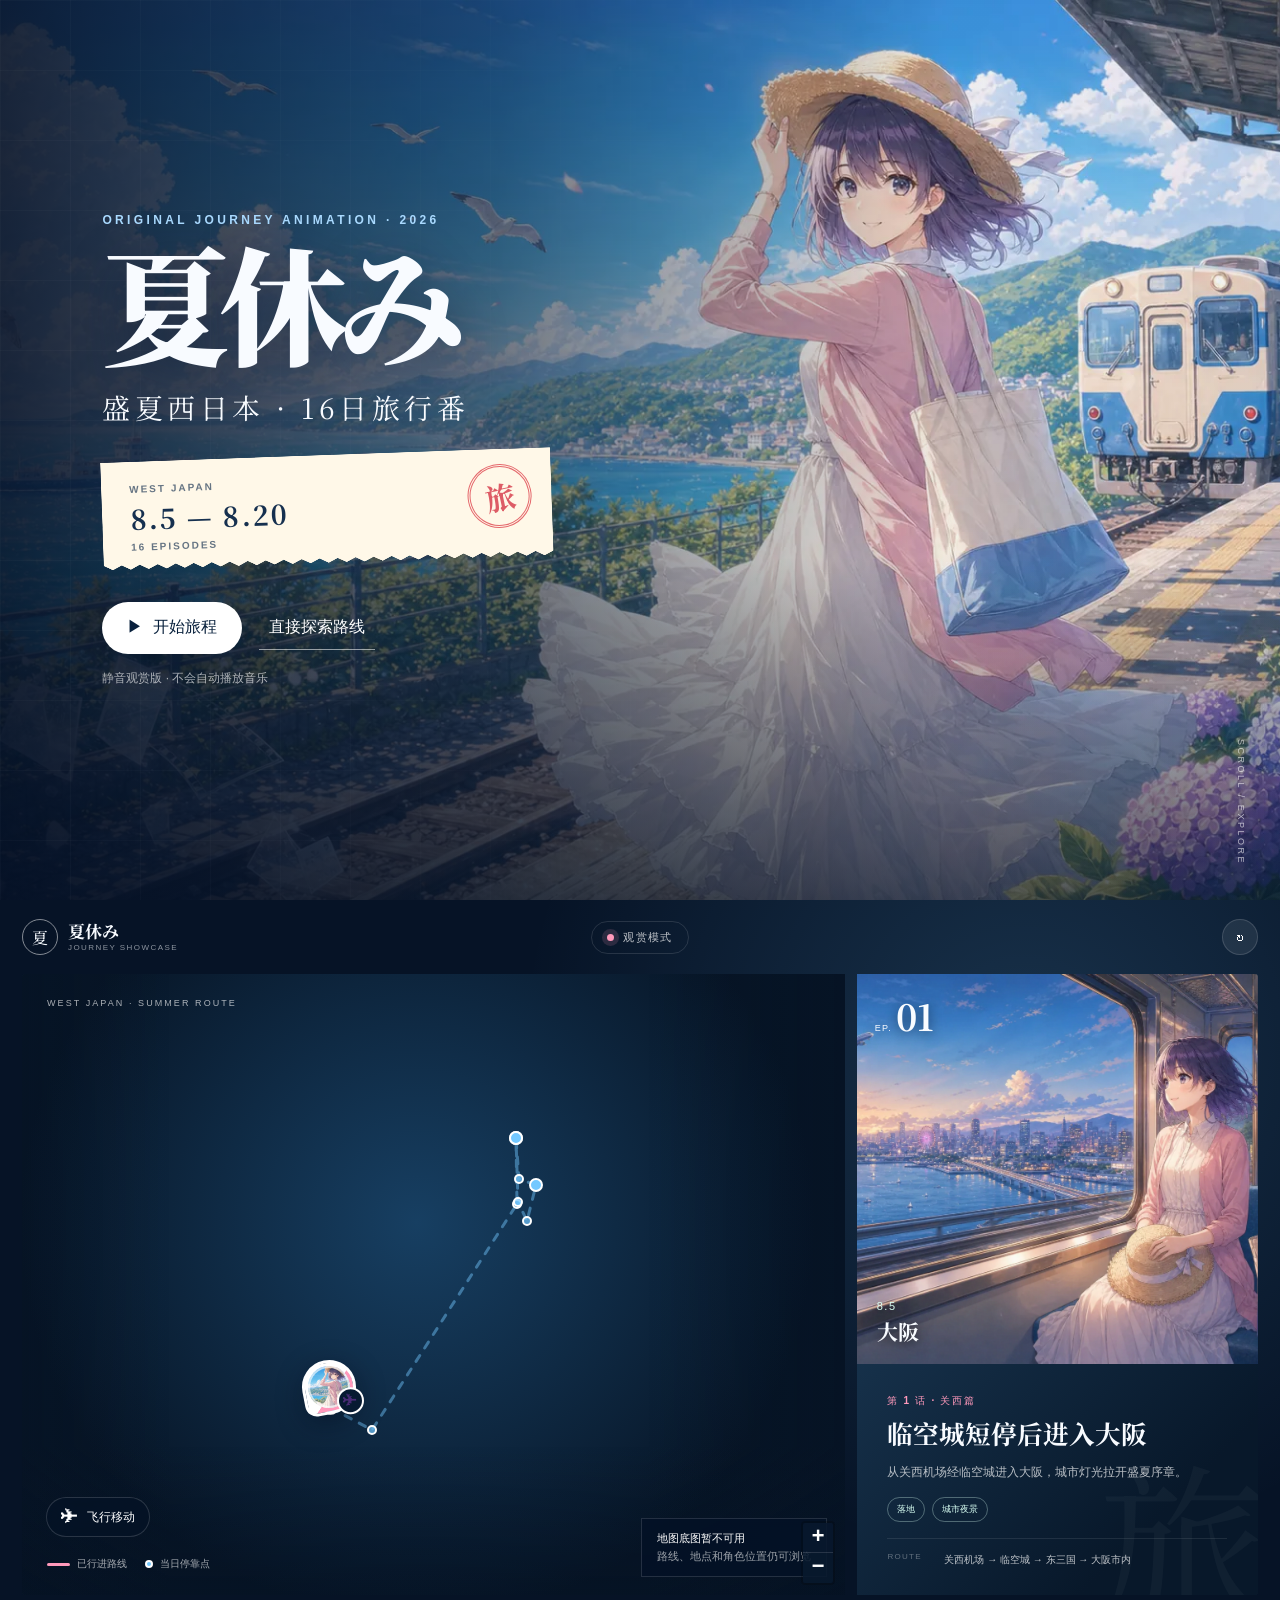
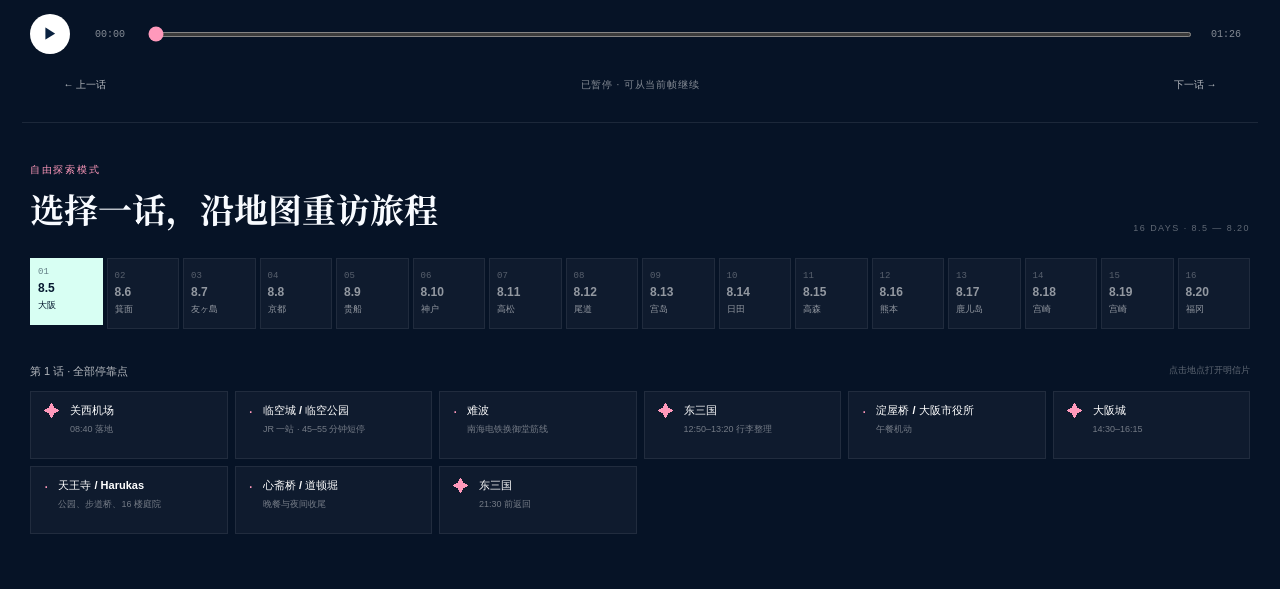
==== index.html @ 77231f6f "Add files via upload Publish journey showcase" ====
<!doctype html>
<html lang="zh-CN">
  <head>
    <meta charset="UTF-8" />
    <meta name="viewport" content="width=device-width, initial-scale=1.0, viewport-fit=cover" />
    <meta name="theme-color" content="#071b38" />
    <meta name="description" content="夏休み：16日西日本旅行番互动地图" />
    <title>夏休み · Journey Showcase</title>
    <script type="module" crossorigin src="./showcase-assets/runtime/index-Rt6BsqJe.js"></script>
    <link rel="stylesheet" crossorigin href="./showcase-assets/runtime/index-Bmgb0Vo-.css">
  </head>
  <body>
    <div id="app"></div>
  </body>
</html>
---- showcase-assets/runtime/index-Bmgb0Vo-.css ----
@import"https://fonts.googleapis.com/css2?family=Noto+Serif+SC:wght@500;700;900&family=Zen+Kurenaido&display=swap";:root{font-family:Inter,Noto Sans SC,Microsoft YaHei,sans-serif;color:#f8fbff;background:#061326;font-synthesis:none;--chapter-accent: #73c8ff;--chapter-warm: #ff99bb;--chapter-soft: #d8fff3}*{box-sizing:border-box}html{scroll-behavior:smooth;background:#061326}body{margin:0;min-width:320px;background:#061326;color:#f8fbff;overflow-x:hidden}button,input{font:inherit}button,a{-webkit-tap-highlight-color:transparent}button:focus-visible,a:focus-visible,input:focus-visible{outline:3px solid #fff;outline-offset:3px}.showcase{min-height:100vh;background:radial-gradient(circle at 78% 7%,rgba(47,116,188,.28),transparent 32%),#061326}.opening{position:relative;min-height:100svh;overflow:hidden;display:grid;align-items:center;isolation:isolate;transform-origin:top center}.opening-hero{position:absolute;inset:0;width:100%;height:100%;object-fit:cover;z-index:-3}.opening-shade{position:absolute;inset:0;z-index:-2;background:linear-gradient(90deg,#030f24e6,#05142a91 39%,#0510210d 74%),linear-gradient(0deg,rgba(3,13,28,.68),transparent 38%)}.opening:before{content:"";position:absolute;inset:0;z-index:-1;pointer-events:none;background-image:linear-gradient(rgba(255,255,255,.025) 1px,transparent 1px),linear-gradient(90deg,rgba(255,255,255,.025) 1px,transparent 1px);background-size:70px 70px;mask-image:linear-gradient(90deg,#000,transparent 70%)}.opening-copy{width:min(680px,calc(100% - 64px));margin-left:clamp(24px,8vw,150px);padding:70px 0}.eyebrow{margin:0 0 15px;color:#aadaff;font-size:12px;font-weight:800;letter-spacing:.28em}.opening h1{margin:0;font-family:"Noto Serif SC",serif;font-size:clamp(66px,10vw,142px);font-weight:900;line-height:.93;letter-spacing:-.08em;text-shadow:0 12px 50px rgba(0,18,44,.46)}.opening-subtitle{margin:25px 0 28px;font-family:"Noto Serif SC",serif;font-size:clamp(19px,2.2vw,28px);letter-spacing:.16em}.ticket{position:relative;width:min(450px,100%);min-height:112px;padding:22px 88px 20px 28px;display:grid;gap:3px;color:#16304f;background:#fff8e8;background-image:radial-gradient(circle at 0 50%,transparent 9px,#fff8e8 10px),radial-gradient(circle at 100% 50%,transparent 9px,#fff8e8 10px);box-shadow:0 14px 50px #010d1f59;transform:rotate(-2deg);clip-path:polygon(0 0,100% 0,100% 92%,98% 96%,96% 92%,94% 96%,92% 92%,90% 96%,88% 92%,86% 96%,84% 92%,82% 96%,80% 92%,78% 96%,76% 92%,74% 96%,72% 92%,70% 96%,68% 92%,66% 96%,64% 92%,62% 96%,60% 92%,58% 96%,56% 92%,54% 96%,52% 92%,50% 96%,48% 92%,46% 96%,44% 92%,42% 96%,40% 92%,38% 96%,36% 92%,34% 96%,32% 92%,30% 96%,28% 92%,26% 96%,24% 92%,22% 96%,20% 92%,18% 96%,16% 92%,14% 96%,12% 92%,10% 96%,8% 92%,6% 96%,4% 92%,2% 96%,0 92%)}.ticket span,.ticket i{font-size:10px;letter-spacing:.2em;font-style:normal;font-weight:800;opacity:.66}.ticket strong{font-family:"Noto Serif SC",serif;font-size:27px;letter-spacing:.08em}.stamp{position:absolute;right:20px;top:15px;width:64px;height:64px;display:grid;place-items:center;border:3px double #e04f57;border-radius:50%;color:#d8414f;font-family:"Noto Serif SC",serif;font-size:30px;transform:rotate(-10deg);opacity:.85}.opening-actions{display:flex;gap:17px;align-items:center;margin-top:35px;flex-wrap:wrap}.primary-action,.secondary-action,.text-action,.small-button,.icon-button,.header-link{border:0;cursor:pointer;text-decoration:none}.primary-action{min-height:52px;padding:0 25px;display:inline-flex;align-items:center;justify-content:center;gap:10px;color:#08203c;background:#fff;border-radius:999px;font-weight:800;box-shadow:0 12px 35px #00102a4d}.primary-action:hover{transform:translateY(-2px)}.text-action{min-height:44px;padding:0 10px;color:#fff;background:transparent;border-bottom:1px solid rgba(255,255,255,.55)}.sound-note{margin:16px 0 0;color:#ffffffa3;font-size:12px}.opening-scroll{position:absolute;right:34px;bottom:35px;color:#ffffffa6;font-size:9px;letter-spacing:.28em;writing-mode:vertical-rl}.journey-stage{min-height:100vh;padding:0 22px 55px;background:radial-gradient(circle at 80% 12%,color-mix(in srgb,var(--chapter-accent) 17%,transparent),transparent 33%),#061326;transition:background .9s ease}.stage-header{height:74px;display:grid;grid-template-columns:1fr auto 1fr;align-items:center;max-width:1700px;margin:0 auto}.brand{display:flex;align-items:center;gap:10px}.brand-mark{width:36px;height:36px;display:grid;place-items:center;border:1px solid rgba(255,255,255,.5);border-radius:50%;font-family:"Noto Serif SC",serif}.brand div{display:grid;line-height:1}.brand strong{font-family:"Noto Serif SC",serif;font-size:17px}.brand small{margin-top:5px;font-size:8px;letter-spacing:.18em;opacity:.55}.mode-indicator{display:flex;align-items:center;gap:9px;padding:8px 15px;border:1px solid rgba(255,255,255,.12);border-radius:999px;color:#ffffffbf;font-size:11px;letter-spacing:.12em}.mode-dot{width:7px;height:7px;border-radius:50%;background:var(--chapter-warm);box-shadow:0 0 0 5px color-mix(in srgb,var(--chapter-warm) 14%,transparent)}.is-playing .mode-dot{animation:signal 1.6s infinite}@keyframes signal{50%{box-shadow:0 0 0 9px transparent}}.header-actions{display:flex;justify-content:flex-end;align-items:center;gap:10px}.header-link{color:#fffc;font-size:12px}.icon-button{width:36px;height:36px;color:#fff;background:#ffffff14;border:1px solid rgba(255,255,255,.14);border-radius:50%}.stage-grid{position:relative;height:min(69vh,760px);min-height:540px;display:grid;grid-template-columns:minmax(0,2.05fr) minmax(350px,1fr);gap:12px;max-width:1700px;margin:0 auto}.map-panel,.story-panel{position:relative;min-width:0;overflow:hidden;background:#0a1c31}.map-panel{border-radius:3px 0 0 3px}#journey-map{width:100%;height:100%;background:radial-gradient(circle at 48% 40%,#173f62,#071526 70%)}#journey-map:after{content:"";position:absolute;inset:0;z-index:500;pointer-events:none;background:linear-gradient(90deg,rgba(4,16,33,.22),transparent 18%,transparent 76%,rgba(4,16,33,.25)),linear-gradient(0deg,rgba(4,16,33,.33),transparent 24%)}.leaflet-tile-pane{filter:saturate(.72) contrast(1.08) brightness(.78) hue-rotate(174deg)}.leaflet-control-zoom a{color:#fff!important;background:#08192ee0!important;border-color:#ffffff21!important}.leaflet-tooltip{color:#17304f;background:#fffaf0;border:none;box-shadow:0 6px 20px #00000038;font-size:11px;font-weight:700}.traveler-marker-shell{background:transparent;border:0}.traveler-marker{position:relative;width:54px;height:54px;display:grid;place-items:center;border-radius:50% 50% 50% 12px;color:#4a2c77;background:linear-gradient(135deg,#fff 0 57%,var(--chapter-warm) 58%);border:3px solid #fff;box-shadow:0 8px 28px #010a196b;transform:rotate(-11deg)}.traveler-avatar{width:42px;height:42px;border-radius:50%;background-image:var(--traveler-avatar);background-size:285%;background-position:67% 20%;box-shadow:inset 0 0 0 2px #ffffffa6;transform:rotate(11deg)}.traveler-mode{position:absolute;right:-8px;bottom:-7px;width:27px;height:27px;display:grid;place-items:center;border-radius:50%;background:#071a32;border:2px solid #fff;font-size:14px;transform:rotate(11deg)}.map-film-label{position:absolute;left:25px;top:24px;z-index:600;font-size:9px;letter-spacing:.23em;color:#ffffffa8}.transport-chip{position:absolute;left:24px;bottom:58px;z-index:600;display:flex;align-items:center;gap:9px;padding:9px 14px;color:#fff;background:#041226c7;border:1px solid rgba(255,255,255,.15);border-radius:999px;backdrop-filter:blur(12px);font-size:12px}.transport-chip span:first-child{font-size:17px}.map-legend{position:absolute;left:25px;bottom:24px;z-index:600;display:flex;gap:18px;font-size:10px;color:#ffffffa6}.map-legend span{display:flex;align-items:center;gap:7px}.map-legend i{width:23px;height:3px;background:var(--chapter-warm);border-radius:5px}.map-legend b{width:8px;height:8px;background:var(--chapter-accent);border:2px solid #fff;border-radius:50%}.map-no-tiles{position:absolute;inset:auto 18px 18px auto;z-index:650;display:none;padding:12px 15px;color:#fff;background:#041226e0;border:1px solid rgba(255,255,255,.13)}.map-no-tiles strong,.map-no-tiles span{display:block;font-size:11px}.map-no-tiles span{margin-top:3px;opacity:.6}.map-fallback+.map-no-tiles{display:block}.story-panel{display:grid;grid-template-rows:minmax(0,1.38fr) minmax(230px,.82fr);border-radius:0 3px 3px 0;background:#0a1b30}.art-frame{position:relative;min-height:0;overflow:hidden;background:#17314d}.art-frame>img{width:100%;height:100%;object-fit:cover;will-change:transform,clip-path}#journey-particles,.film-grain{position:absolute;inset:0;width:100%;height:100%;pointer-events:none}.film-grain{opacity:.17;mix-blend-mode:soft-light;background-image:url("data:image/svg+xml,%3Csvg viewBox='0 0 180 180' xmlns='http://www.w3.org/2000/svg'%3E%3Cfilter id='n'%3E%3CfeTurbulence type='fractalNoise' baseFrequency='.9' numOctaves='2' stitchTiles='stitch'/%3E%3C/filter%3E%3Crect width='100%25' height='100%25' filter='url(%23n)' opacity='.45'/%3E%3C/svg%3E")}.episode-number{position:absolute;left:18px;top:16px;display:flex;align-items:baseline;gap:4px;text-shadow:0 2px 12px rgba(0,0,0,.5)}.episode-number span{font-size:9px;letter-spacing:.15em}.episode-number strong{font-family:"Noto Serif SC",serif;font-size:36px}.art-caption{position:absolute;left:20px;bottom:18px;display:grid;text-shadow:0 2px 12px rgba(0,0,0,.7)}.art-caption span{color:var(--chapter-soft);font-size:11px;letter-spacing:.14em}.art-caption strong{margin-top:4px;font-family:"Noto Serif SC",serif;font-size:21px}.chapter-copy{position:relative;min-height:0;padding:clamp(21px,2.4vw,38px);overflow:hidden;background:linear-gradient(135deg,color-mix(in srgb,var(--chapter-accent) 13%,#081a2f),#08182a 72%)}.chapter-copy:after{content:"旅";position:absolute;right:-10px;bottom:-62px;color:#ffffff09;font-family:"Noto Serif SC",serif;font-size:170px;pointer-events:none}.chapter-kicker{margin:0 0 9px;color:var(--chapter-warm);font-size:10px;font-weight:800;letter-spacing:.17em}.chapter-copy h2{margin:0;max-width:13em;font-family:"Noto Serif SC",serif;font-size:clamp(20px,2vw,29px);line-height:1.28}.chapter-copy>p:not(.chapter-kicker){margin:12px 0 0;color:#ffffffb3;font-size:12px;line-height:1.75}.tag-row{display:flex;gap:7px;margin-top:14px;flex-wrap:wrap}.tag-row span{padding:5px 9px;color:var(--chapter-soft);border:1px solid color-mix(in srgb,var(--chapter-soft) 32%,transparent);border-radius:999px;font-size:9px}.route-line{display:grid;grid-template-columns:45px 1fr;gap:12px;align-items:start;margin-top:16px;padding-top:13px;border-top:1px solid rgba(255,255,255,.09)}.route-line span{color:#ffffff59;font-size:8px;letter-spacing:.16em}.route-line p{margin:0;color:#ffffffbd;font-size:10px;line-height:1.5}.player{max-width:1700px;margin:0 auto;padding:19px 8px 17px;border-bottom:1px solid rgba(255,255,255,.09)}.player-main{display:grid;grid-template-columns:44px 48px minmax(0,1fr) 48px;gap:12px;align-items:center}.play-button{width:40px;height:40px;padding:0;color:#09213f;background:#fff;border:0;border-radius:50%;cursor:pointer;font-size:15px;font-weight:900}.timecode{color:#ffffff80;font:10px ui-monospace,SFMono-Regular,Consolas,monospace;text-align:center}.progress{width:100%;height:5px;accent-color:var(--chapter-warm);cursor:pointer}.player-secondary{display:grid;grid-template-columns:110px 1fr 110px;gap:12px;align-items:center;margin-top:11px}.player-secondary p{margin:0;color:#ffffff80;font-size:10px;letter-spacing:.08em;text-align:center}.small-button{min-height:40px;padding:6px 10px;color:#ffffffb8;background:transparent;font-size:10px}.explorer{max-width:1700px;margin:0 auto;padding:40px 8px 0}.explorer-heading{display:flex;align-items:flex-end;justify-content:space-between;gap:20px}.explorer-heading p{margin:0 0 7px;color:var(--chapter-warm);font-size:10px;font-weight:800;letter-spacing:.17em}.explorer-heading h2{margin:0;font-family:"Noto Serif SC",serif;font-size:clamp(20px,3vw,34px)}.explorer-heading>span{color:#ffffff5c;font-size:9px;letter-spacing:.16em}.chapter-rail{display:grid;grid-template-columns:repeat(16,minmax(64px,1fr));gap:4px;margin-top:25px;overflow-x:auto;scrollbar-color:rgba(255,255,255,.18) transparent;padding-bottom:8px}.chapter-tab{min-width:64px;padding:12px 7px;display:grid;gap:4px;color:#ffffff8c;background:#ffffff09;border:1px solid rgba(255,255,255,.07);cursor:pointer;text-align:left;transition:.18s ease}.chapter-tab:hover{background:#ffffff14}.chapter-tab.active{color:#071a30;background:var(--chapter-soft);border-color:var(--chapter-soft);transform:translateY(-4px)}.chapter-tab span{font:9px ui-monospace,monospace;opacity:.55}.chapter-tab strong{font-size:12px}.chapter-tab small{overflow:hidden;font-size:9px;text-overflow:ellipsis;white-space:nowrap}.stop-heading{display:flex;justify-content:space-between;margin-top:27px;color:#ffffffb3;font-size:11px}.stop-heading small{color:#ffffff5c}.stop-rail{display:grid;grid-template-columns:repeat(auto-fit,minmax(190px,1fr));gap:7px;margin-top:12px}.stop-card{min-height:68px;padding:11px 13px;display:flex;align-items:flex-start;gap:10px;color:#fff;background:#ffffff09;border:1px solid rgba(255,255,255,.075);cursor:pointer;text-align:left}.stop-card:hover{background:color-mix(in srgb,var(--chapter-accent) 13%,transparent);border-color:color-mix(in srgb,var(--chapter-accent) 38%,transparent)}.stop-card i{color:var(--chapter-warm);font-style:normal}.stop-card span{min-width:0;display:grid;gap:5px}.stop-card strong{overflow:hidden;font-size:11px;text-overflow:ellipsis;white-space:nowrap}.stop-card small{color:#ffffff6b;font-size:9px;line-height:1.35}.ending{position:fixed;inset:0;z-index:2000;display:grid;place-items:center;opacity:0;visibility:hidden;pointer-events:none;transition:opacity .5s ease,visibility .5s}.ending.visible{opacity:1;visibility:visible;pointer-events:auto}.ending>img,.ending-shade{position:absolute;inset:0;width:100%;height:100%;object-fit:cover}.ending-shade{background:linear-gradient(0deg,#020c1be3,#040e1e26 70%),linear-gradient(90deg,rgba(2,12,27,.35),transparent)}.ending-copy{position:relative;max-width:760px;padding:30px;text-align:center;text-shadow:0 4px 25px rgba(0,0,0,.55)}.ending-copy>p{color:#ffd39a;font-size:11px;letter-spacing:.28em}.ending-copy h2{margin:10px 0;font-family:"Noto Serif SC",serif;font-size:clamp(44px,8vw,94px);line-height:1.08}.ending-copy>span{color:#ffffffbf;font-family:"Noto Serif SC",serif}.ending-copy>div{display:flex;justify-content:center;gap:12px;margin-top:27px}.secondary-action{min-height:52px;padding:0 22px;color:#fff;background:#04112585;border:1px solid rgba(255,255,255,.35);border-radius:999px;backdrop-filter:blur(10px)}.postcard{width:min(760px,calc(100% - 30px));max-height:min(720px,calc(100vh - 30px));padding:0;color:#15304f;background:#fff9e9;border:0;box-shadow:0 30px 100px #0000008c;transform:rotate(-.7deg)}.postcard::backdrop{background:#010a19c2;backdrop-filter:blur(7px)}.postcard-close{position:absolute;right:13px;top:12px;z-index:3;width:36px;height:36px;color:#17304e;background:#ffffffdb;border:0;border-radius:50%;cursor:pointer;font-size:24px}.postcard-image{position:relative;height:min(43vh,390px);overflow:hidden}.postcard-image img{width:100%;height:100%;object-fit:cover}.postcard-image span{position:absolute;left:18px;bottom:15px;padding:7px 10px;color:#fff;background:#071931c7;font:10px ui-monospace,monospace;letter-spacing:.12em}.postcard-copy{position:relative;padding:25px 30px 32px;background-image:linear-gradient(rgba(28,74,112,.08) 1px,transparent 1px);background-size:100% 27px}.postcard-copy:after{content:"旅";position:absolute;right:28px;top:20px;width:70px;height:70px;display:grid;place-items:center;color:#d3444db3;border:3px double rgba(211,68,77,.55);border-radius:50%;font-family:"Noto Serif SC",serif;font-size:30px;transform:rotate(-12deg)}.postcard-copy>p:first-child{margin:0;color:#4b77a1;font-size:10px;letter-spacing:.18em}.postcard-copy h2{margin:8px 90px 5px 0;font-family:"Noto Serif SC",serif;font-size:29px}.postcard-copy strong{font-size:12px}.postcard-copy>p:last-child{margin:17px 0 0;color:#3d5871;font-size:12px;line-height:1.8}.fatal{min-height:100vh;display:grid;place-content:center;gap:12px;padding:30px;text-align:center}.fatal strong{font-family:"Noto Serif SC",serif;font-size:30px}.fatal a{color:#9ddfff}@media(max-width:1050px){.stage-grid{height:auto;min-height:0;grid-template-columns:1.45fr 1fr}.story-panel{grid-template-rows:350px auto}.chapter-copy{min-height:285px}}@media(max-width:760px){.opening{min-height:860px;align-items:end}.opening-hero{object-position:63% center}.opening-shade{background:linear-gradient(0deg,#030f22f5,#030f22c2 42%,#030f220d 77%)}.opening-copy{width:calc(100% - 36px);margin:0 18px;padding:260px 0 60px}.opening h1{font-size:clamp(62px,22vw,100px)}.ticket{min-height:104px;padding-right:80px}.opening-scroll{display:none}.journey-stage{padding:0 10px 42px}.stage-header{height:65px;grid-template-columns:1fr auto}.mode-indicator,.header-link{display:none}.stage-grid{display:flex;flex-direction:column;gap:8px}.map-panel{height:56vh;min-height:380px;border-radius:3px;order:1}.story-panel{display:contents}.art-frame{height:54vw;min-height:240px;max-height:420px;border-radius:3px;order:2}.chapter-copy{min-height:0;border-radius:3px;order:3;padding:24px 20px}.player-main{grid-template-columns:40px 42px minmax(0,1fr) 42px;gap:6px}.player-secondary{grid-template-columns:84px 1fr 84px}.explorer{padding-top:30px}.explorer-heading{align-items:flex-start}.explorer-heading>span{display:none}.chapter-rail{grid-template-columns:repeat(16,66px)}.stop-rail{grid-template-columns:repeat(2,minmax(0,1fr))}.stop-card{min-width:0}.ending-copy h2{font-size:clamp(44px,16vw,72px)}}@media(max-width:420px){.opening{min-height:780px}.opening-copy{padding-top:220px}.opening-subtitle{font-size:17px;letter-spacing:.08em}.ticket strong{font-size:22px}.primary-action,.text-action{width:100%}.stage-header{padding:0 4px}.map-panel{min-height:340px}.map-legend{display:none}.transport-chip{bottom:18px}.chapter-copy h2{font-size:21px}.player{padding-inline:1px}.player-secondary p{display:none}.player-secondary{grid-template-columns:1fr 1fr}.stop-heading small{display:none}.stop-rail{grid-template-columns:1fr}.postcard-copy{padding-inline:20px}.postcard-copy h2{font-size:23px}.ending-copy>div{flex-direction:column}}@media(prefers-reduced-motion:reduce){*,*:before,*:after{scroll-behavior:auto!important;animation-duration:.01ms!important;animation-iteration-count:1!important;transition-duration:.01ms!important}.art-frame>img{transform:none!important;clip-path:none!important}}.leaflet-pane,.leaflet-tile,.leaflet-marker-icon,.leaflet-marker-shadow,.leaflet-tile-container,.leaflet-pane>svg,.leaflet-pane>canvas,.leaflet-zoom-box,.leaflet-image-layer,.leaflet-layer{position:absolute;left:0;top:0}.leaflet-container{overflow:hidden}.leaflet-tile,.leaflet-marker-icon,.leaflet-marker-shadow{-webkit-user-select:none;-moz-user-select:none;user-select:none;-webkit-user-drag:none}.leaflet-tile::selection{background:transparent}.leaflet-safari .leaflet-tile{image-rendering:-webkit-optimize-contrast}.leaflet-safari .leaflet-tile-container{width:1600px;height:1600px;-webkit-transform-origin:0 0}.leaflet-marker-icon,.leaflet-marker-shadow{display:block}.leaflet-container .leaflet-overlay-pane svg{max-width:none!important;max-height:none!important}.leaflet-container .leaflet-marker-pane img,.leaflet-container .leaflet-shadow-pane img,.leaflet-container .leaflet-tile-pane img,.leaflet-container img.leaflet-image-layer,.leaflet-container .leaflet-tile{max-width:none!important;max-height:none!important;width:auto;padding:0}.leaflet-container img.leaflet-tile{mix-blend-mode:plus-lighter}.leaflet-container.leaflet-touch-zoom{-ms-touch-action:pan-x pan-y;touch-action:pan-x pan-y}.leaflet-container.leaflet-touch-drag{-ms-touch-action:pinch-zoom;touch-action:none;touch-action:pinch-zoom}.leaflet-container.leaflet-touch-drag.leaflet-touch-zoom{-ms-touch-action:none;touch-action:none}.leaflet-container{-webkit-tap-highlight-color:transparent}.leaflet-container a{-webkit-tap-highlight-color:rgba(51,181,229,.4)}.leaflet-tile{filter:inherit;visibility:hidden}.leaflet-tile-loaded{visibility:inherit}.leaflet-zoom-box{width:0;height:0;-moz-box-sizing:border-box;box-sizing:border-box;z-index:800}.leaflet-overlay-pane svg{-moz-user-select:none}.leaflet-pane{z-index:400}.leaflet-tile-pane{z-index:200}.leaflet-overlay-pane{z-index:400}.leaflet-shadow-pane{z-index:500}.leaflet-marker-pane{z-index:600}.leaflet-tooltip-pane{z-index:650}.leaflet-popup-pane{z-index:700}.leaflet-map-pane canvas{z-index:100}.leaflet-map-pane svg{z-index:200}.leaflet-vml-shape{width:1px;height:1px}.lvml{behavior:url(#default#VML);display:inline-block;position:absolute}.leaflet-control{position:relative;z-index:800;pointer-events:visiblePainted;pointer-events:auto}.leaflet-top,.leaflet-bottom{position:absolute;z-index:1000;pointer-events:none}.leaflet-top{top:0}.leaflet-right{right:0}.leaflet-bottom{bottom:0}.leaflet-left{left:0}.leaflet-control{float:left;clear:both}.leaflet-right .leaflet-control{float:right}.leaflet-top .leaflet-control{margin-top:10px}.leaflet-bottom .leaflet-control{margin-bottom:10px}.leaflet-left .leaflet-control{margin-left:10px}.leaflet-right .leaflet-control{margin-right:10px}.leaflet-fade-anim .leaflet-popup{opacity:0;-webkit-transition:opacity .2s linear;-moz-transition:opacity .2s linear;transition:opacity .2s linear}.leaflet-fade-anim .leaflet-map-pane .leaflet-popup{opacity:1}.leaflet-zoom-animated{-webkit-transform-origin:0 0;-ms-transform-origin:0 0;transform-origin:0 0}svg.leaflet-zoom-animated{will-change:transform}.leaflet-zoom-anim .leaflet-zoom-animated{-webkit-transition:-webkit-transform .25s cubic-bezier(0,0,.25,1);-moz-transition:-moz-transform .25s cubic-bezier(0,0,.25,1);transition:transform .25s cubic-bezier(0,0,.25,1)}.leaflet-zoom-anim .leaflet-tile,.leaflet-pan-anim .leaflet-tile{-webkit-transition:none;-moz-transition:none;transition:none}.leaflet-zoom-anim .leaflet-zoom-hide{visibility:hidden}.leaflet-interactive{cursor:pointer}.leaflet-grab{cursor:-webkit-grab;cursor:-moz-grab;cursor:grab}.leaflet-crosshair,.leaflet-crosshair .leaflet-interactive{cursor:crosshair}.leaflet-popup-pane,.leaflet-control{cursor:auto}.leaflet-dragging .leaflet-grab,.leaflet-dragging .leaflet-grab .leaflet-interactive,.leaflet-dragging .leaflet-marker-draggable{cursor:move;cursor:-webkit-grabbing;cursor:-moz-grabbing;cursor:grabbing}.leaflet-marker-icon,.leaflet-marker-shadow,.leaflet-image-layer,.leaflet-pane>svg path,.leaflet-tile-container{pointer-events:none}.leaflet-marker-icon.leaflet-interactive,.leaflet-image-layer.leaflet-interactive,.leaflet-pane>svg path.leaflet-interactive,svg.leaflet-image-layer.leaflet-interactive path{pointer-events:visiblePainted;pointer-events:auto}.leaflet-container{background:#ddd;outline-offset:1px}.leaflet-container a{color:#0078a8}.leaflet-zoom-box{border:2px dotted #38f;background:#ffffff80}.leaflet-container{font-family:Helvetica Neue,Arial,Helvetica,sans-serif;font-size:12px;font-size:.75rem;line-height:1.5}.leaflet-bar{box-shadow:0 1px 5px #000000a6;border-radius:4px}.leaflet-bar a{background-color:#fff;border-bottom:1px solid #ccc;width:26px;height:26px;line-height:26px;display:block;text-align:center;text-decoration:none;color:#000}.leaflet-bar a,.leaflet-control-layers-toggle{background-position:50% 50%;background-repeat:no-repeat;display:block}.leaflet-bar a:hover,.leaflet-bar a:focus{background-color:#f4f4f4}.leaflet-bar a:first-child{border-top-left-radius:4px;border-top-right-radius:4px}.leaflet-bar a:last-child{border-bottom-left-radius:4px;border-bottom-right-radius:4px;border-bottom:none}.leaflet-bar a.leaflet-disabled{cursor:default;background-color:#f4f4f4;color:#bbb}.leaflet-touch .leaflet-bar a{width:30px;height:30px;line-height:30px}.leaflet-touch .leaflet-bar a:first-child{border-top-left-radius:2px;border-top-right-radius:2px}.leaflet-touch .leaflet-bar a:last-child{border-bottom-left-radius:2px;border-bottom-right-radius:2px}.leaflet-control-zoom-in,.leaflet-control-zoom-out{font:700 18px Lucida Console,Monaco,monospace;text-indent:1px}.leaflet-touch .leaflet-control-zoom-in,.leaflet-touch .leaflet-control-zoom-out{font-size:22px}.leaflet-control-layers{box-shadow:0 1px 5px #0006;background:#fff;border-radius:5px}.leaflet-control-layers-toggle{background-image:url([data-uri]);width:36px;height:36px}.leaflet-retina .leaflet-control-layers-toggle{background-image:url([data-uri]);background-size:26px 26px}.leaflet-touch .leaflet-control-layers-toggle{width:44px;height:44px}.leaflet-control-layers .leaflet-control-layers-list,.leaflet-control-layers-expanded .leaflet-control-layers-toggle{display:none}.leaflet-control-layers-expanded .leaflet-control-layers-list{display:block;position:relative}.leaflet-control-layers-expanded{padding:6px 10px 6px 6px;color:#333;background:#fff}.leaflet-control-layers-scrollbar{overflow-y:scroll;overflow-x:hidden;padding-right:5px}.leaflet-control-layers-selector{margin-top:2px;position:relative;top:1px}.leaflet-control-layers label{display:block;font-size:13px;font-size:1.08333em}.leaflet-control-layers-separator{height:0;border-top:1px solid #ddd;margin:5px -10px 5px -6px}.leaflet-default-icon-path{background-image:url([data-uri])}.leaflet-container .leaflet-control-attribution{background:#fff;background:#fffc;margin:0}.leaflet-control-attribution,.leaflet-control-scale-line{padding:0 5px;color:#333;line-height:1.4}.leaflet-control-attribution a{text-decoration:none}.leaflet-control-attribution a:hover,.leaflet-control-attribution a:focus{text-decoration:underline}.leaflet-attribution-flag{display:inline!important;vertical-align:baseline!important;width:1em;height:.6669em}.leaflet-left .leaflet-control-scale{margin-left:5px}.leaflet-bottom .leaflet-control-scale{margin-bottom:5px}.leaflet-control-scale-line{border:2px solid #777;border-top:none;line-height:1.1;padding:2px 5px 1px;white-space:nowrap;-moz-box-sizing:border-box;box-sizing:border-box;background:#fffc;text-shadow:1px 1px #fff}.leaflet-control-scale-line:not(:first-child){border-top:2px solid #777;border-bottom:none;margin-top:-2px}.leaflet-control-scale-line:not(:first-child):not(:last-child){border-bottom:2px solid #777}.leaflet-touch .leaflet-control-attribution,.leaflet-touch .leaflet-control-layers,.leaflet-touch .leaflet-bar{box-shadow:none}.leaflet-touch .leaflet-control-layers,.leaflet-touch .leaflet-bar{border:2px solid rgba(0,0,0,.2);background-clip:padding-box}.leaflet-popup{position:absolute;text-align:center;margin-bottom:20px}.leaflet-popup-content-wrapper{padding:1px;text-align:left;border-radius:12px}.leaflet-popup-content{margin:13px 24px 13px 20px;line-height:1.3;font-size:13px;font-size:1.08333em;min-height:1px}.leaflet-popup-content p{margin:1.3em 0}.leaflet-popup-tip-container{width:40px;height:20px;position:absolute;left:50%;margin-top:-1px;margin-left:-20px;overflow:hidden;pointer-events:none}.leaflet-popup-tip{width:17px;height:17px;padding:1px;margin:-10px auto 0;pointer-events:auto;-webkit-transform:rotate(45deg);-moz-transform:rotate(45deg);-ms-transform:rotate(45deg);transform:rotate(45deg)}.leaflet-popup-content-wrapper,.leaflet-popup-tip{background:#fff;color:#333;box-shadow:0 3px 14px #0006}.leaflet-container a.leaflet-popup-close-button{position:absolute;top:0;right:0;border:none;text-align:center;width:24px;height:24px;font:16px/24px Tahoma,Verdana,sans-serif;color:#757575;text-decoration:none;background:transparent}.leaflet-container a.leaflet-popup-close-button:hover,.leaflet-container a.leaflet-popup-close-button:focus{color:#585858}.leaflet-popup-scrolled{overflow:auto}.leaflet-oldie .leaflet-popup-content-wrapper{-ms-zoom:1}.leaflet-oldie .leaflet-popup-tip{width:24px;margin:0 auto;-ms-filter:"progid:DXImageTransform.Microsoft.Matrix(M11=0.70710678, M12=0.70710678, M21=-0.70710678, M22=0.70710678)";filter:progid:DXImageTransform.Microsoft.Matrix(M11=.70710678,M12=.70710678,M21=-.70710678,M22=.70710678)}.leaflet-oldie .leaflet-control-zoom,.leaflet-oldie .leaflet-control-layers,.leaflet-oldie .leaflet-popup-content-wrapper,.leaflet-oldie .leaflet-popup-tip{border:1px solid #999}.leaflet-div-icon{background:#fff;border:1px solid #666}.leaflet-tooltip{position:absolute;padding:6px;background-color:#fff;border:1px solid #fff;border-radius:3px;color:#222;white-space:nowrap;-webkit-user-select:none;-moz-user-select:none;-ms-user-select:none;user-select:none;pointer-events:none;box-shadow:0 1px 3px #0006}.leaflet-tooltip.leaflet-interactive{cursor:pointer;pointer-events:auto}.leaflet-tooltip-top:before,.leaflet-tooltip-bottom:before,.leaflet-tooltip-left:before,.leaflet-tooltip-right:before{position:absolute;pointer-events:none;border:6px solid transparent;background:transparent;content:""}.leaflet-tooltip-bottom{margin-top:6px}.leaflet-tooltip-top{margin-top:-6px}.leaflet-tooltip-bottom:before,.leaflet-tooltip-top:before{left:50%;margin-left:-6px}.leaflet-tooltip-top:before{bottom:0;margin-bottom:-12px;border-top-color:#fff}.leaflet-tooltip-bottom:before{top:0;margin-top:-12px;margin-left:-6px;border-bottom-color:#fff}.leaflet-tooltip-left{margin-left:-6px}.leaflet-tooltip-right{margin-left:6px}.leaflet-tooltip-left:before,.leaflet-tooltip-right:before{top:50%;margin-top:-6px}.leaflet-tooltip-left:before{right:0;margin-right:-12px;border-left-color:#fff}.leaflet-tooltip-right:before{left:0;margin-left:-12px;border-right-color:#fff}@media print{.leaflet-control{-webkit-print-color-adjust:exact;print-color-adjust:exact}}
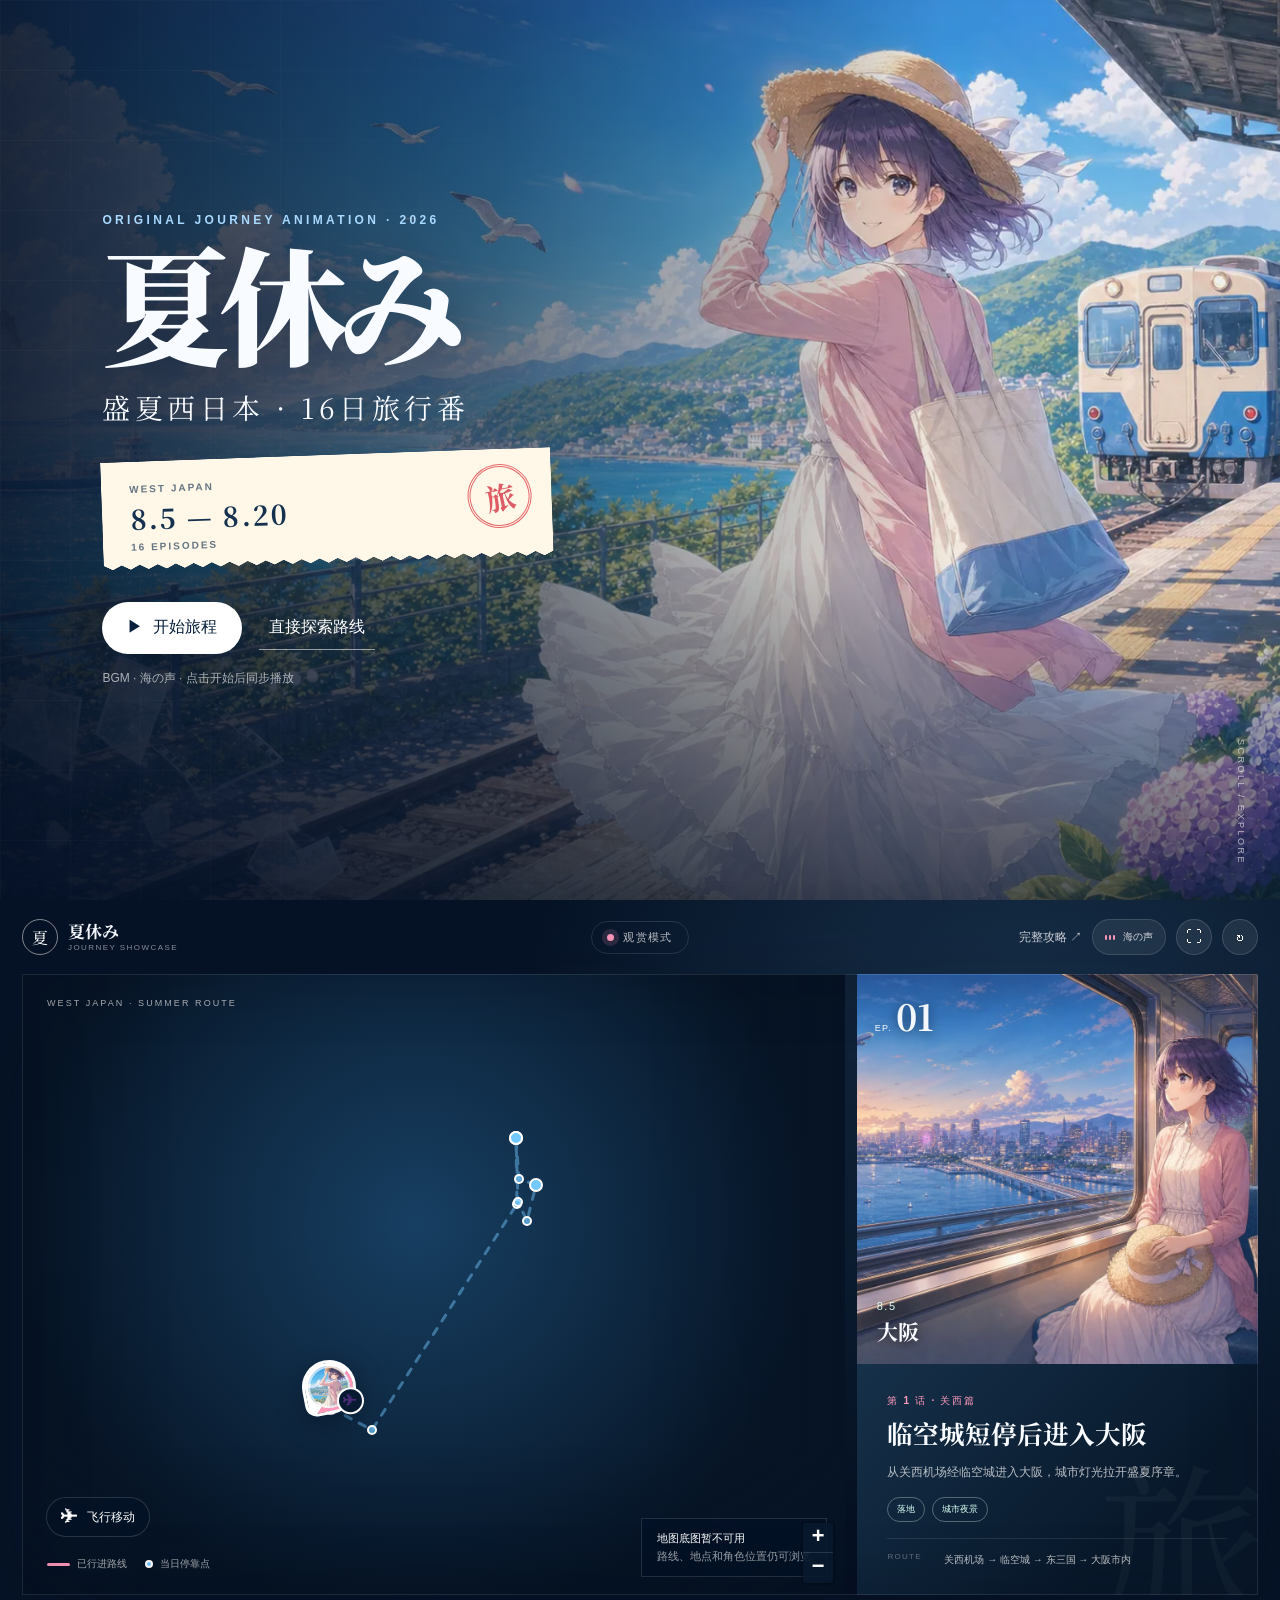
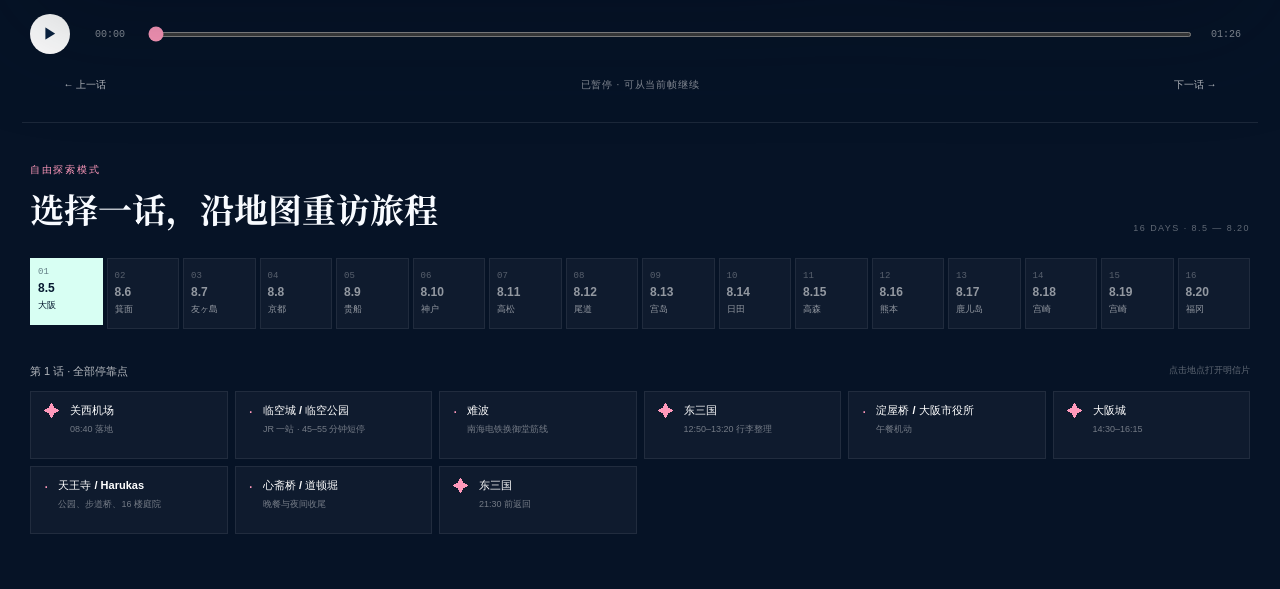
==== commit b4301cc1: "Add files via upload" ====
--- a/index.html
+++ b/index.html
@@ -6,8 +6,8 @@
     <meta name="theme-color" content="#071b38" />
     <meta name="description" content="夏休み：16日西日本旅行番互动地图" />
     <title>夏休み · Journey Showcase</title>
-    <script type="module" crossorigin src="./showcase-assets/runtime/index-Rt6BsqJe.js"></script>
-    <link rel="stylesheet" crossorigin href="./showcase-assets/runtime/index-Bmgb0Vo-.css">
+    <script type="module" crossorigin src="./showcase-assets/runtime/index-B8HaoFbG.js"></script>
+    <link rel="stylesheet" crossorigin href="./showcase-assets/runtime/index-Dk_WKadq.css">
   </head>
   <body>
     <div id="app"></div>
--- a/showcase-assets/runtime/index-Dk_WKadq.css
+++ b/showcase-assets/runtime/index-Dk_WKadq.css
@@ -0,0 +1 @@
+@import"https://fonts.googleapis.com/css2?family=Noto+Serif+SC:wght@500;700;900&family=Zen+Kurenaido&display=swap";@property --chapter-accent{syntax: "<color>"; inherits: true; initial-value: #73c8ff;}@property --chapter-warm{syntax: "<color>"; inherits: true; initial-value: #ff99bb;}@property --chapter-soft{syntax: "<color>"; inherits: true; initial-value: #d8fff3;}:root{font-family:Inter,Noto Sans SC,Microsoft YaHei,sans-serif;color:#f8fbff;background:#061326;font-synthesis:none;--chapter-accent: #73c8ff;--chapter-warm: #ff99bb;--chapter-soft: #d8fff3;transition:--chapter-accent .9s ease,--chapter-warm .9s ease,--chapter-soft .9s ease}*{box-sizing:border-box}html{scroll-behavior:smooth;background:#061326}body{margin:0;min-width:320px;background:#061326;color:#f8fbff;overflow-x:hidden}button,input{font:inherit}button,a{-webkit-tap-highlight-color:transparent}button:focus-visible,a:focus-visible,input:focus-visible{outline:3px solid #fff;outline-offset:3px}.showcase{min-height:100vh;background:radial-gradient(circle at 78% 7%,rgba(47,116,188,.28),transparent 32%),#061326}.opening{position:relative;min-height:100svh;overflow:hidden;display:grid;align-items:center;isolation:isolate;transform-origin:top center}.opening-hero{position:absolute;inset:0;width:100%;height:100%;object-fit:cover;z-index:-3}.opening-shade{position:absolute;inset:0;z-index:-2;background:linear-gradient(90deg,#030f24e6,#05142a91 39%,#0510210d 74%),linear-gradient(0deg,rgba(3,13,28,.68),transparent 38%)}.opening:before{content:"";position:absolute;inset:0;z-index:-1;pointer-events:none;background-image:linear-gradient(rgba(255,255,255,.025) 1px,transparent 1px),linear-gradient(90deg,rgba(255,255,255,.025) 1px,transparent 1px);background-size:70px 70px;mask-image:linear-gradient(90deg,#000,transparent 70%)}.opening-copy{width:min(680px,calc(100% - 64px));margin-left:clamp(24px,8vw,150px);padding:70px 0}.eyebrow{margin:0 0 15px;color:#aadaff;font-size:12px;font-weight:800;letter-spacing:.28em}.opening h1{margin:0;font-family:"Noto Serif SC",serif;font-size:clamp(66px,10vw,142px);font-weight:900;line-height:.93;letter-spacing:-.08em;text-shadow:0 12px 50px rgba(0,18,44,.46)}.opening-subtitle{margin:25px 0 28px;font-family:"Noto Serif SC",serif;font-size:clamp(19px,2.2vw,28px);letter-spacing:.16em}.ticket{position:relative;width:min(450px,100%);min-height:112px;padding:22px 88px 20px 28px;display:grid;gap:3px;color:#16304f;background:#fff8e8;background-image:radial-gradient(circle at 0 50%,transparent 9px,#fff8e8 10px),radial-gradient(circle at 100% 50%,transparent 9px,#fff8e8 10px);box-shadow:0 14px 50px #010d1f59;transform:rotate(-2deg);clip-path:polygon(0 0,100% 0,100% 92%,98% 96%,96% 92%,94% 96%,92% 92%,90% 96%,88% 92%,86% 96%,84% 92%,82% 96%,80% 92%,78% 96%,76% 92%,74% 96%,72% 92%,70% 96%,68% 92%,66% 96%,64% 92%,62% 96%,60% 92%,58% 96%,56% 92%,54% 96%,52% 92%,50% 96%,48% 92%,46% 96%,44% 92%,42% 96%,40% 92%,38% 96%,36% 92%,34% 96%,32% 92%,30% 96%,28% 92%,26% 96%,24% 92%,22% 96%,20% 92%,18% 96%,16% 92%,14% 96%,12% 92%,10% 96%,8% 92%,6% 96%,4% 92%,2% 96%,0 92%)}.ticket span,.ticket i{font-size:10px;letter-spacing:.2em;font-style:normal;font-weight:800;opacity:.66}.ticket strong{font-family:"Noto Serif SC",serif;font-size:27px;letter-spacing:.08em}.stamp{position:absolute;right:20px;top:15px;width:64px;height:64px;display:grid;place-items:center;border:3px double #e04f57;border-radius:50%;color:#d8414f;font-family:"Noto Serif SC",serif;font-size:30px;transform:rotate(-10deg);opacity:.85}.opening-actions{display:flex;gap:17px;align-items:center;margin-top:35px;flex-wrap:wrap}.primary-action,.secondary-action,.text-action,.small-button,.icon-button,.header-link{border:0;cursor:pointer;text-decoration:none}.primary-action{min-height:52px;padding:0 25px;display:inline-flex;align-items:center;justify-content:center;gap:10px;color:#08203c;background:#fff;border-radius:999px;font-weight:800;box-shadow:0 12px 35px #00102a4d}.primary-action:hover{transform:translateY(-2px)}.text-action{min-height:44px;padding:0 10px;color:#fff;background:transparent;border-bottom:1px solid rgba(255,255,255,.55)}.sound-note{margin:16px 0 0;color:#ffffffa3;font-size:12px}.opening-scroll{position:absolute;right:34px;bottom:35px;color:#ffffffa6;font-size:9px;letter-spacing:.28em;writing-mode:vertical-rl}.journey-stage{min-height:100vh;padding:0 22px 55px;background:radial-gradient(circle at 80% 12%,color-mix(in srgb,var(--chapter-accent) 17%,transparent),transparent 33%),#061326;transition:background .9s ease}.stage-header{height:74px;display:grid;grid-template-columns:1fr auto 1fr;align-items:center;max-width:1700px;margin:0 auto}.brand{display:flex;align-items:center;gap:10px}.brand-mark{width:36px;height:36px;display:grid;place-items:center;border:1px solid rgba(255,255,255,.5);border-radius:50%;font-family:"Noto Serif SC",serif}.brand div{display:grid;line-height:1}.brand strong{font-family:"Noto Serif SC",serif;font-size:17px}.brand small{margin-top:5px;font-size:8px;letter-spacing:.18em;opacity:.55}.mode-indicator{display:flex;align-items:center;gap:9px;padding:8px 15px;border:1px solid rgba(255,255,255,.12);border-radius:999px;color:#ffffffbf;font-size:11px;letter-spacing:.12em}.mode-dot{width:7px;height:7px;border-radius:50%;background:var(--chapter-warm);box-shadow:0 0 0 5px color-mix(in srgb,var(--chapter-warm) 14%,transparent)}.is-playing .mode-dot{animation:signal 1.6s infinite}@keyframes signal{50%{box-shadow:0 0 0 9px transparent}}.header-actions{display:flex;justify-content:flex-end;align-items:center;gap:10px}.header-link{color:#fffc;font-size:12px}.icon-button{width:36px;height:36px;color:#fff;background:#ffffff14;border:1px solid rgba(255,255,255,.14);border-radius:50%}.icon-button,.sound-button{transition:transform .18s ease,background .18s ease,border-color .18s ease}.icon-button:hover,.sound-button:hover{transform:translateY(-2px);background:#ffffff24;border-color:#ffffff47}.sound-button{min-height:36px;padding:0 12px;display:inline-flex;align-items:center;gap:8px;color:#ffffffd1;background:#ffffff12;border:1px solid rgba(255,255,255,.13);border-radius:999px;cursor:pointer;font-size:10px}.sound-button:not(.is-on){opacity:.58}.equalizer{height:15px;display:inline-flex;align-items:center;gap:2px}.equalizer i{width:2px;height:5px;display:block;background:var(--chapter-warm);border-radius:2px;transform-origin:center}.is-playing .sound-button.is-on .equalizer i{animation:equalize .78s ease-in-out infinite alternate}.is-playing .sound-button.is-on .equalizer i:nth-child(2){animation-delay:-.32s}.is-playing .sound-button.is-on .equalizer i:nth-child(3){animation-delay:-.56s}@keyframes equalize{0%{transform:scaleY(.55)}55%{transform:scaleY(2.4)}to{transform:scaleY(1.1)}}.stage-grid{position:relative;height:min(69vh,760px);min-height:540px;display:grid;grid-template-columns:minmax(0,2.05fr) minmax(350px,1fr);gap:12px;max-width:1700px;margin:0 auto;filter:drop-shadow(0 28px 55px rgba(0,9,24,.26))}.stage-grid:after{content:"";position:absolute;inset:0;z-index:900;pointer-events:none;border:1px solid rgba(255,255,255,.09);box-shadow:inset 0 0 70px #00071333}.map-panel,.story-panel{position:relative;min-width:0;overflow:hidden;background:#0a1c31}.map-panel{border-radius:3px 0 0 3px}#journey-map{width:100%;height:100%;background:radial-gradient(circle at 48% 40%,#173f62,#071526 70%)}#journey-map:after{content:"";position:absolute;inset:0;z-index:500;pointer-events:none;background:linear-gradient(90deg,rgba(4,16,33,.22),transparent 18%,transparent 76%,rgba(4,16,33,.25)),linear-gradient(0deg,rgba(4,16,33,.33),transparent 24%)}.leaflet-tile-pane{filter:saturate(.72) contrast(1.08) brightness(.78) hue-rotate(174deg)}.leaflet-control-zoom a{color:#fff!important;background:#08192ee0!important;border-color:#ffffff21!important}.leaflet-tooltip{color:#17304f;background:#fffaf0;border:none;box-shadow:0 6px 20px #00000038;font-size:11px;font-weight:700}.traveler-marker-shell{background:transparent;border:0}.traveler-marker{position:relative;width:54px;height:54px;display:grid;place-items:center;border-radius:50% 50% 50% 12px;color:#4a2c77;background:linear-gradient(135deg,#fff 0 57%,var(--chapter-warm) 58%);border:3px solid #fff;box-shadow:0 8px 28px #010a196b;transform:rotate(-11deg)}.traveler-avatar{width:42px;height:42px;border-radius:50%;background-image:var(--traveler-avatar);background-size:285%;background-position:67% 20%;box-shadow:inset 0 0 0 2px #ffffffa6;transform:rotate(11deg)}.traveler-mode{position:absolute;right:-8px;bottom:-7px;width:27px;height:27px;display:grid;place-items:center;border-radius:50%;background:#071a32;border:2px solid #fff;font-size:14px;transform:rotate(11deg)}.map-film-label{position:absolute;left:25px;top:24px;z-index:600;font-size:9px;letter-spacing:.23em;color:#ffffffa8}.transport-chip{position:absolute;left:24px;bottom:58px;z-index:600;display:flex;align-items:center;gap:9px;padding:9px 14px;color:#fff;background:#041226c7;border:1px solid rgba(255,255,255,.15);border-radius:999px;backdrop-filter:blur(12px);font-size:12px}.transport-chip span:first-child{font-size:17px}.map-legend{position:absolute;left:25px;bottom:24px;z-index:600;display:flex;gap:18px;font-size:10px;color:#ffffffa6}.map-legend span{display:flex;align-items:center;gap:7px}.map-legend i{width:23px;height:3px;background:var(--chapter-warm);border-radius:5px}.map-legend b{width:8px;height:8px;background:var(--chapter-accent);border:2px solid #fff;border-radius:50%}.map-no-tiles{position:absolute;inset:auto 18px 18px auto;z-index:650;display:none;padding:12px 15px;color:#fff;background:#041226e0;border:1px solid rgba(255,255,255,.13)}.map-no-tiles strong,.map-no-tiles span{display:block;font-size:11px}.map-no-tiles span{margin-top:3px;opacity:.6}.map-fallback+.map-no-tiles{display:block}.story-panel{display:grid;grid-template-rows:minmax(0,1.38fr) minmax(230px,.82fr);border-radius:0 3px 3px 0;background:#0a1b30}.art-frame{position:relative;min-height:0;overflow:hidden;background:#17314d}.art-frame>img{position:absolute;inset:0;width:100%;height:100%;object-fit:cover;will-change:transform,clip-path,opacity,filter}.chapter-art-previous{z-index:0}#chapter-art{z-index:1}.chapter-wipe{position:absolute;inset:-15% auto -15% -14%;z-index:2;width:22%;opacity:0;pointer-events:none;background:linear-gradient(90deg,transparent,color-mix(in srgb,var(--chapter-soft) 25%,transparent) 38%,rgba(255,255,255,.78) 52%,color-mix(in srgb,var(--chapter-warm) 34%,transparent) 68%,transparent);filter:blur(12px);transform:skew(-8deg);mix-blend-mode:screen}#journey-particles,.film-grain{position:absolute;inset:0;width:100%;height:100%;pointer-events:none}#journey-particles{z-index:3}.film-grain{z-index:4}.film-grain{opacity:.17;mix-blend-mode:soft-light;background-image:url("data:image/svg+xml,%3Csvg viewBox='0 0 180 180' xmlns='http://www.w3.org/2000/svg'%3E%3Cfilter id='n'%3E%3CfeTurbulence type='fractalNoise' baseFrequency='.9' numOctaves='2' stitchTiles='stitch'/%3E%3C/filter%3E%3Crect width='100%25' height='100%25' filter='url(%23n)' opacity='.45'/%3E%3C/svg%3E")}.episode-number{position:absolute;left:18px;top:16px;z-index:5;display:flex;align-items:baseline;gap:4px;text-shadow:0 2px 12px rgba(0,0,0,.5)}.episode-number span{font-size:9px;letter-spacing:.15em}.episode-number strong{font-family:"Noto Serif SC",serif;font-size:36px}.art-caption{position:absolute;left:20px;bottom:18px;z-index:5;display:grid;text-shadow:0 2px 12px rgba(0,0,0,.7)}.art-caption span{color:var(--chapter-soft);font-size:11px;letter-spacing:.14em}.art-caption strong{margin-top:4px;font-family:"Noto Serif SC",serif;font-size:21px}.chapter-copy{position:relative;min-height:0;padding:clamp(21px,2.4vw,38px);overflow:hidden;background:linear-gradient(135deg,color-mix(in srgb,var(--chapter-accent) 13%,#081a2f),#08182a 72%)}.chapter-copy:after{content:"旅";position:absolute;right:-10px;bottom:-62px;color:#ffffff09;font-family:"Noto Serif SC",serif;font-size:170px;pointer-events:none}.chapter-kicker{margin:0 0 9px;color:var(--chapter-warm);font-size:10px;font-weight:800;letter-spacing:.17em}.chapter-copy h2{margin:0;max-width:13em;font-family:"Noto Serif SC",serif;font-size:clamp(20px,2vw,29px);line-height:1.28}.chapter-copy>p:not(.chapter-kicker){margin:12px 0 0;color:#ffffffb3;font-size:12px;line-height:1.75}.tag-row{display:flex;gap:7px;margin-top:14px;flex-wrap:wrap}.tag-row span{padding:5px 9px;color:var(--chapter-soft);border:1px solid color-mix(in srgb,var(--chapter-soft) 32%,transparent);border-radius:999px;font-size:9px}.route-line{display:grid;grid-template-columns:45px 1fr;gap:12px;align-items:start;margin-top:16px;padding-top:13px;border-top:1px solid rgba(255,255,255,.09)}.route-line span{color:#ffffff59;font-size:8px;letter-spacing:.16em}.route-line p{margin:0;color:#ffffffbd;font-size:10px;line-height:1.5}.player{max-width:1700px;margin:0 auto;padding:19px 8px 17px;border-bottom:1px solid rgba(255,255,255,.09)}.player-main{display:grid;grid-template-columns:44px 48px minmax(0,1fr) 48px;gap:12px;align-items:center}.play-button{width:40px;height:40px;padding:0;color:#09213f;background:#fff;border:0;border-radius:50%;cursor:pointer;font-size:15px;font-weight:900}.timecode{color:#ffffff80;font:10px ui-monospace,SFMono-Regular,Consolas,monospace;text-align:center}.progress{width:100%;height:5px;accent-color:var(--chapter-warm);cursor:pointer}.player-secondary{display:grid;grid-template-columns:110px 1fr 110px;gap:12px;align-items:center;margin-top:11px}.player-secondary p{margin:0;color:#ffffff80;font-size:10px;letter-spacing:.08em;text-align:center}.small-button{min-height:40px;padding:6px 10px;color:#ffffffb8;background:transparent;font-size:10px}.explorer{max-width:1700px;margin:0 auto;padding:40px 8px 0}.explorer-heading{display:flex;align-items:flex-end;justify-content:space-between;gap:20px}.explorer-heading p{margin:0 0 7px;color:var(--chapter-warm);font-size:10px;font-weight:800;letter-spacing:.17em}.explorer-heading h2{margin:0;font-family:"Noto Serif SC",serif;font-size:clamp(20px,3vw,34px)}.explorer-heading>span{color:#ffffff5c;font-size:9px;letter-spacing:.16em}.chapter-rail{display:grid;grid-template-columns:repeat(16,minmax(64px,1fr));gap:4px;margin-top:25px;overflow-x:auto;scrollbar-color:rgba(255,255,255,.18) transparent;padding-bottom:8px}.chapter-tab{min-width:64px;padding:12px 7px;display:grid;gap:4px;color:#ffffff8c;background:#ffffff09;border:1px solid rgba(255,255,255,.07);cursor:pointer;text-align:left;transition:.18s ease}.chapter-tab:hover{background:#ffffff14}.chapter-tab.active{color:#071a30;background:var(--chapter-soft);border-color:var(--chapter-soft);transform:translateY(-4px)}.chapter-tab span{font:9px ui-monospace,monospace;opacity:.55}.chapter-tab strong{font-size:12px}.chapter-tab small{overflow:hidden;font-size:9px;text-overflow:ellipsis;white-space:nowrap}.stop-heading{display:flex;justify-content:space-between;margin-top:27px;color:#ffffffb3;font-size:11px}.stop-heading small{color:#ffffff5c}.stop-rail{display:grid;grid-template-columns:repeat(auto-fit,minmax(190px,1fr));gap:7px;margin-top:12px}.stop-card{min-height:68px;padding:11px 13px;display:flex;align-items:flex-start;gap:10px;color:#fff;background:#ffffff09;border:1px solid rgba(255,255,255,.075);cursor:pointer;text-align:left}.stop-card:hover{background:color-mix(in srgb,var(--chapter-accent) 13%,transparent);border-color:color-mix(in srgb,var(--chapter-accent) 38%,transparent)}.stop-card i{color:var(--chapter-warm);font-style:normal}.stop-card span{min-width:0;display:grid;gap:5px}.stop-card strong{overflow:hidden;font-size:11px;text-overflow:ellipsis;white-space:nowrap}.stop-card small{color:#ffffff6b;font-size:9px;line-height:1.35}.ending{position:fixed;inset:0;z-index:2000;display:grid;place-items:center;opacity:0;visibility:hidden;pointer-events:none;transition:opacity .5s ease,visibility .5s}.ending.visible{opacity:1;visibility:visible;pointer-events:auto}.ending>img,.ending-shade{position:absolute;inset:0;width:100%;height:100%;object-fit:cover}.ending-shade{background:linear-gradient(0deg,#020c1be3,#040e1e26 70%),linear-gradient(90deg,rgba(2,12,27,.35),transparent)}.ending-copy{position:relative;max-width:760px;padding:30px;text-align:center;text-shadow:0 4px 25px rgba(0,0,0,.55)}.ending-copy>p{color:#ffd39a;font-size:11px;letter-spacing:.28em}.ending-copy h2{margin:10px 0;font-family:"Noto Serif SC",serif;font-size:clamp(44px,8vw,94px);line-height:1.08}.ending-copy>span{color:#ffffffbf;font-family:"Noto Serif SC",serif}.ending-copy>div{display:flex;justify-content:center;gap:12px;margin-top:27px}.secondary-action{min-height:52px;padding:0 22px;color:#fff;background:#04112585;border:1px solid rgba(255,255,255,.35);border-radius:999px;backdrop-filter:blur(10px)}.ending-copy .secondary-action{display:inline-flex;align-items:center;justify-content:center}.postcard{width:min(760px,calc(100% - 30px));max-height:min(720px,calc(100vh - 30px));padding:0;color:#15304f;background:#fff9e9;border:0;box-shadow:0 30px 100px #0000008c;transform:rotate(-.7deg)}.postcard::backdrop{background:#010a19c2;backdrop-filter:blur(7px)}.postcard-close{position:absolute;right:13px;top:12px;z-index:3;width:36px;height:36px;color:#17304e;background:#ffffffdb;border:0;border-radius:50%;cursor:pointer;font-size:24px}.postcard-image{position:relative;height:min(43vh,390px);overflow:hidden}.postcard-image img{width:100%;height:100%;object-fit:cover}.postcard-image span{position:absolute;left:18px;bottom:15px;padding:7px 10px;color:#fff;background:#071931c7;font:10px ui-monospace,monospace;letter-spacing:.12em}.postcard-copy{position:relative;padding:25px 30px 32px;background-image:linear-gradient(rgba(28,74,112,.08) 1px,transparent 1px);background-size:100% 27px}.postcard-copy:after{content:"旅";position:absolute;right:28px;top:20px;width:70px;height:70px;display:grid;place-items:center;color:#d3444db3;border:3px double rgba(211,68,77,.55);border-radius:50%;font-family:"Noto Serif SC",serif;font-size:30px;transform:rotate(-12deg)}.postcard-copy>p:first-child{margin:0;color:#4b77a1;font-size:10px;letter-spacing:.18em}.postcard-copy h2{margin:8px 90px 5px 0;font-family:"Noto Serif SC",serif;font-size:29px}.postcard-copy strong{font-size:12px}.postcard-copy>p:last-child{margin:17px 0 0;color:#3d5871;font-size:12px;line-height:1.8}.fatal{min-height:100vh;display:grid;place-content:center;gap:12px;padding:30px;text-align:center}.fatal strong{font-family:"Noto Serif SC",serif;font-size:30px}.fatal a{color:#9ddfff}@media(max-width:1050px){.stage-grid{height:auto;min-height:0;grid-template-columns:1.45fr 1fr}.story-panel{grid-template-rows:350px auto}.chapter-copy{min-height:285px}}@media(max-width:760px){.opening{min-height:860px;align-items:end}.opening-hero{object-position:63% center}.opening-shade{background:linear-gradient(0deg,#030f22f5,#030f22c2 42%,#030f220d 77%)}.opening-copy{width:calc(100% - 36px);margin:0 18px;padding:260px 0 60px}.opening h1{font-size:clamp(62px,22vw,100px)}.ticket{min-height:104px;padding-right:80px}.opening-scroll{display:none}.journey-stage{padding:0 10px 42px}.stage-header{height:65px;grid-template-columns:1fr auto}.mode-indicator,.header-link{display:none}.sound-button{padding-inline:10px}.stage-grid{display:flex;flex-direction:column;gap:8px}.map-panel{height:56vh;min-height:380px;border-radius:3px;order:1}.story-panel{display:contents}.art-frame{height:54vw;min-height:240px;max-height:420px;border-radius:3px;order:2}.chapter-copy{min-height:0;border-radius:3px;order:3;padding:24px 20px}.player-main{grid-template-columns:40px 42px minmax(0,1fr) 42px;gap:6px}.player-secondary{grid-template-columns:84px 1fr 84px}.explorer{padding-top:30px}.explorer-heading{align-items:flex-start}.explorer-heading>span{display:none}.chapter-rail{grid-template-columns:repeat(16,66px)}.stop-rail{grid-template-columns:repeat(2,minmax(0,1fr))}.stop-card{min-width:0}.ending-copy h2{font-size:clamp(44px,16vw,72px)}}@media(max-width:420px){.opening{min-height:780px}.opening-copy{padding-top:220px}.opening-subtitle{font-size:17px;letter-spacing:.08em}.ticket strong{font-size:22px}.primary-action,.text-action{width:100%}.stage-header{padding:0 4px}.sound-button{width:36px;padding:0;justify-content:center}.sound-button>span:last-child,.fullscreen-button{display:none}.map-panel{min-height:340px}.map-legend{display:none}.transport-chip{bottom:18px}.chapter-copy h2{font-size:21px}.player{padding-inline:1px}.player-secondary p{display:none}.player-secondary{grid-template-columns:1fr 1fr}.stop-heading small{display:none}.stop-rail{grid-template-columns:1fr}.postcard-copy{padding-inline:20px}.postcard-copy h2{font-size:23px}.ending-copy>div{flex-direction:column}}@media(prefers-reduced-motion:reduce){*,*:before,*:after{scroll-behavior:auto!important;animation-duration:.01ms!important;animation-iteration-count:1!important;transition-duration:.01ms!important}.art-frame>img{transform:none!important;clip-path:none!important}}.leaflet-pane,.leaflet-tile,.leaflet-marker-icon,.leaflet-marker-shadow,.leaflet-tile-container,.leaflet-pane>svg,.leaflet-pane>canvas,.leaflet-zoom-box,.leaflet-image-layer,.leaflet-layer{position:absolute;left:0;top:0}.leaflet-container{overflow:hidden}.leaflet-tile,.leaflet-marker-icon,.leaflet-marker-shadow{-webkit-user-select:none;-moz-user-select:none;user-select:none;-webkit-user-drag:none}.leaflet-tile::selection{background:transparent}.leaflet-safari .leaflet-tile{image-rendering:-webkit-optimize-contrast}.leaflet-safari .leaflet-tile-container{width:1600px;height:1600px;-webkit-transform-origin:0 0}.leaflet-marker-icon,.leaflet-marker-shadow{display:block}.leaflet-container .leaflet-overlay-pane svg{max-width:none!important;max-height:none!important}.leaflet-container .leaflet-marker-pane img,.leaflet-container .leaflet-shadow-pane img,.leaflet-container .leaflet-tile-pane img,.leaflet-container img.leaflet-image-layer,.leaflet-container .leaflet-tile{max-width:none!important;max-height:none!important;width:auto;padding:0}.leaflet-container img.leaflet-tile{mix-blend-mode:plus-lighter}.leaflet-container.leaflet-touch-zoom{-ms-touch-action:pan-x pan-y;touch-action:pan-x pan-y}.leaflet-container.leaflet-touch-drag{-ms-touch-action:pinch-zoom;touch-action:none;touch-action:pinch-zoom}.leaflet-container.leaflet-touch-drag.leaflet-touch-zoom{-ms-touch-action:none;touch-action:none}.leaflet-container{-webkit-tap-highlight-color:transparent}.leaflet-container a{-webkit-tap-highlight-color:rgba(51,181,229,.4)}.leaflet-tile{filter:inherit;visibility:hidden}.leaflet-tile-loaded{visibility:inherit}.leaflet-zoom-box{width:0;height:0;-moz-box-sizing:border-box;box-sizing:border-box;z-index:800}.leaflet-overlay-pane svg{-moz-user-select:none}.leaflet-pane{z-index:400}.leaflet-tile-pane{z-index:200}.leaflet-overlay-pane{z-index:400}.leaflet-shadow-pane{z-index:500}.leaflet-marker-pane{z-index:600}.leaflet-tooltip-pane{z-index:650}.leaflet-popup-pane{z-index:700}.leaflet-map-pane canvas{z-index:100}.leaflet-map-pane svg{z-index:200}.leaflet-vml-shape{width:1px;height:1px}.lvml{behavior:url(#default#VML);display:inline-block;position:absolute}.leaflet-control{position:relative;z-index:800;pointer-events:visiblePainted;pointer-events:auto}.leaflet-top,.leaflet-bottom{position:absolute;z-index:1000;pointer-events:none}.leaflet-top{top:0}.leaflet-right{right:0}.leaflet-bottom{bottom:0}.leaflet-left{left:0}.leaflet-control{float:left;clear:both}.leaflet-right .leaflet-control{float:right}.leaflet-top .leaflet-control{margin-top:10px}.leaflet-bottom .leaflet-control{margin-bottom:10px}.leaflet-left .leaflet-control{margin-left:10px}.leaflet-right .leaflet-control{margin-right:10px}.leaflet-fade-anim .leaflet-popup{opacity:0;-webkit-transition:opacity .2s linear;-moz-transition:opacity .2s linear;transition:opacity .2s linear}.leaflet-fade-anim .leaflet-map-pane .leaflet-popup{opacity:1}.leaflet-zoom-animated{-webkit-transform-origin:0 0;-ms-transform-origin:0 0;transform-origin:0 0}svg.leaflet-zoom-animated{will-change:transform}.leaflet-zoom-anim .leaflet-zoom-animated{-webkit-transition:-webkit-transform .25s cubic-bezier(0,0,.25,1);-moz-transition:-moz-transform .25s cubic-bezier(0,0,.25,1);transition:transform .25s cubic-bezier(0,0,.25,1)}.leaflet-zoom-anim .leaflet-tile,.leaflet-pan-anim .leaflet-tile{-webkit-transition:none;-moz-transition:none;transition:none}.leaflet-zoom-anim .leaflet-zoom-hide{visibility:hidden}.leaflet-interactive{cursor:pointer}.leaflet-grab{cursor:-webkit-grab;cursor:-moz-grab;cursor:grab}.leaflet-crosshair,.leaflet-crosshair .leaflet-interactive{cursor:crosshair}.leaflet-popup-pane,.leaflet-control{cursor:auto}.leaflet-dragging .leaflet-grab,.leaflet-dragging .leaflet-grab .leaflet-interactive,.leaflet-dragging .leaflet-marker-draggable{cursor:move;cursor:-webkit-grabbing;cursor:-moz-grabbing;cursor:grabbing}.leaflet-marker-icon,.leaflet-marker-shadow,.leaflet-image-layer,.leaflet-pane>svg path,.leaflet-tile-container{pointer-events:none}.leaflet-marker-icon.leaflet-interactive,.leaflet-image-layer.leaflet-interactive,.leaflet-pane>svg path.leaflet-interactive,svg.leaflet-image-layer.leaflet-interactive path{pointer-events:visiblePainted;pointer-events:auto}.leaflet-container{background:#ddd;outline-offset:1px}.leaflet-container a{color:#0078a8}.leaflet-zoom-box{border:2px dotted #38f;background:#ffffff80}.leaflet-container{font-family:Helvetica Neue,Arial,Helvetica,sans-serif;font-size:12px;font-size:.75rem;line-height:1.5}.leaflet-bar{box-shadow:0 1px 5px #000000a6;border-radius:4px}.leaflet-bar a{background-color:#fff;border-bottom:1px solid #ccc;width:26px;height:26px;line-height:26px;display:block;text-align:center;text-decoration:none;color:#000}.leaflet-bar a,.leaflet-control-layers-toggle{background-position:50% 50%;background-repeat:no-repeat;display:block}.leaflet-bar a:hover,.leaflet-bar a:focus{background-color:#f4f4f4}.leaflet-bar a:first-child{border-top-left-radius:4px;border-top-right-radius:4px}.leaflet-bar a:last-child{border-bottom-left-radius:4px;border-bottom-right-radius:4px;border-bottom:none}.leaflet-bar a.leaflet-disabled{cursor:default;background-color:#f4f4f4;color:#bbb}.leaflet-touch .leaflet-bar a{width:30px;height:30px;line-height:30px}.leaflet-touch .leaflet-bar a:first-child{border-top-left-radius:2px;border-top-right-radius:2px}.leaflet-touch .leaflet-bar a:last-child{border-bottom-left-radius:2px;border-bottom-right-radius:2px}.leaflet-control-zoom-in,.leaflet-control-zoom-out{font:700 18px Lucida Console,Monaco,monospace;text-indent:1px}.leaflet-touch .leaflet-control-zoom-in,.leaflet-touch .leaflet-control-zoom-out{font-size:22px}.leaflet-control-layers{box-shadow:0 1px 5px #0006;background:#fff;border-radius:5px}.leaflet-control-layers-toggle{background-image:url([data-uri]);width:36px;height:36px}.leaflet-retina .leaflet-control-layers-toggle{background-image:url([data-uri]);background-size:26px 26px}.leaflet-touch .leaflet-control-layers-toggle{width:44px;height:44px}.leaflet-control-layers .leaflet-control-layers-list,.leaflet-control-layers-expanded .leaflet-control-layers-toggle{display:none}.leaflet-control-layers-expanded .leaflet-control-layers-list{display:block;position:relative}.leaflet-control-layers-expanded{padding:6px 10px 6px 6px;color:#333;background:#fff}.leaflet-control-layers-scrollbar{overflow-y:scroll;overflow-x:hidden;padding-right:5px}.leaflet-control-layers-selector{margin-top:2px;position:relative;top:1px}.leaflet-control-layers label{display:block;font-size:13px;font-size:1.08333em}.leaflet-control-layers-separator{height:0;border-top:1px solid #ddd;margin:5px -10px 5px -6px}.leaflet-default-icon-path{background-image:url([data-uri])}.leaflet-container .leaflet-control-attribution{background:#fff;background:#fffc;margin:0}.leaflet-control-attribution,.leaflet-control-scale-line{padding:0 5px;color:#333;line-height:1.4}.leaflet-control-attribution a{text-decoration:none}.leaflet-control-attribution a:hover,.leaflet-control-attribution a:focus{text-decoration:underline}.leaflet-attribution-flag{display:inline!important;vertical-align:baseline!important;width:1em;height:.6669em}.leaflet-left .leaflet-control-scale{margin-left:5px}.leaflet-bottom .leaflet-control-scale{margin-bottom:5px}.leaflet-control-scale-line{border:2px solid #777;border-top:none;line-height:1.1;padding:2px 5px 1px;white-space:nowrap;-moz-box-sizing:border-box;box-sizing:border-box;background:#fffc;text-shadow:1px 1px #fff}.leaflet-control-scale-line:not(:first-child){border-top:2px solid #777;border-bottom:none;margin-top:-2px}.leaflet-control-scale-line:not(:first-child):not(:last-child){border-bottom:2px solid #777}.leaflet-touch .leaflet-control-attribution,.leaflet-touch .leaflet-control-layers,.leaflet-touch .leaflet-bar{box-shadow:none}.leaflet-touch .leaflet-control-layers,.leaflet-touch .leaflet-bar{border:2px solid rgba(0,0,0,.2);background-clip:padding-box}.leaflet-popup{position:absolute;text-align:center;margin-bottom:20px}.leaflet-popup-content-wrapper{padding:1px;text-align:left;border-radius:12px}.leaflet-popup-content{margin:13px 24px 13px 20px;line-height:1.3;font-size:13px;font-size:1.08333em;min-height:1px}.leaflet-popup-content p{margin:1.3em 0}.leaflet-popup-tip-container{width:40px;height:20px;position:absolute;left:50%;margin-top:-1px;margin-left:-20px;overflow:hidden;pointer-events:none}.leaflet-popup-tip{width:17px;height:17px;padding:1px;margin:-10px auto 0;pointer-events:auto;-webkit-transform:rotate(45deg);-moz-transform:rotate(45deg);-ms-transform:rotate(45deg);transform:rotate(45deg)}.leaflet-popup-content-wrapper,.leaflet-popup-tip{background:#fff;color:#333;box-shadow:0 3px 14px #0006}.leaflet-container a.leaflet-popup-close-button{position:absolute;top:0;right:0;border:none;text-align:center;width:24px;height:24px;font:16px/24px Tahoma,Verdana,sans-serif;color:#757575;text-decoration:none;background:transparent}.leaflet-container a.leaflet-popup-close-button:hover,.leaflet-container a.leaflet-popup-close-button:focus{color:#585858}.leaflet-popup-scrolled{overflow:auto}.leaflet-oldie .leaflet-popup-content-wrapper{-ms-zoom:1}.leaflet-oldie .leaflet-popup-tip{width:24px;margin:0 auto;-ms-filter:"progid:DXImageTransform.Microsoft.Matrix(M11=0.70710678, M12=0.70710678, M21=-0.70710678, M22=0.70710678)";filter:progid:DXImageTransform.Microsoft.Matrix(M11=.70710678,M12=.70710678,M21=-.70710678,M22=.70710678)}.leaflet-oldie .leaflet-control-zoom,.leaflet-oldie .leaflet-control-layers,.leaflet-oldie .leaflet-popup-content-wrapper,.leaflet-oldie .leaflet-popup-tip{border:1px solid #999}.leaflet-div-icon{background:#fff;border:1px solid #666}.leaflet-tooltip{position:absolute;padding:6px;background-color:#fff;border:1px solid #fff;border-radius:3px;color:#222;white-space:nowrap;-webkit-user-select:none;-moz-user-select:none;-ms-user-select:none;user-select:none;pointer-events:none;box-shadow:0 1px 3px #0006}.leaflet-tooltip.leaflet-interactive{cursor:pointer;pointer-events:auto}.leaflet-tooltip-top:before,.leaflet-tooltip-bottom:before,.leaflet-tooltip-left:before,.leaflet-tooltip-right:before{position:absolute;pointer-events:none;border:6px solid transparent;background:transparent;content:""}.leaflet-tooltip-bottom{margin-top:6px}.leaflet-tooltip-top{margin-top:-6px}.leaflet-tooltip-bottom:before,.leaflet-tooltip-top:before{left:50%;margin-left:-6px}.leaflet-tooltip-top:before{bottom:0;margin-bottom:-12px;border-top-color:#fff}.leaflet-tooltip-bottom:before{top:0;margin-top:-12px;margin-left:-6px;border-bottom-color:#fff}.leaflet-tooltip-left{margin-left:-6px}.leaflet-tooltip-right{margin-left:6px}.leaflet-tooltip-left:before,.leaflet-tooltip-right:before{top:50%;margin-top:-6px}.leaflet-tooltip-left:before{right:0;margin-right:-12px;border-left-color:#fff}.leaflet-tooltip-right:before{left:0;margin-left:-12px;border-right-color:#fff}@media print{.leaflet-control{-webkit-print-color-adjust:exact;print-color-adjust:exact}}
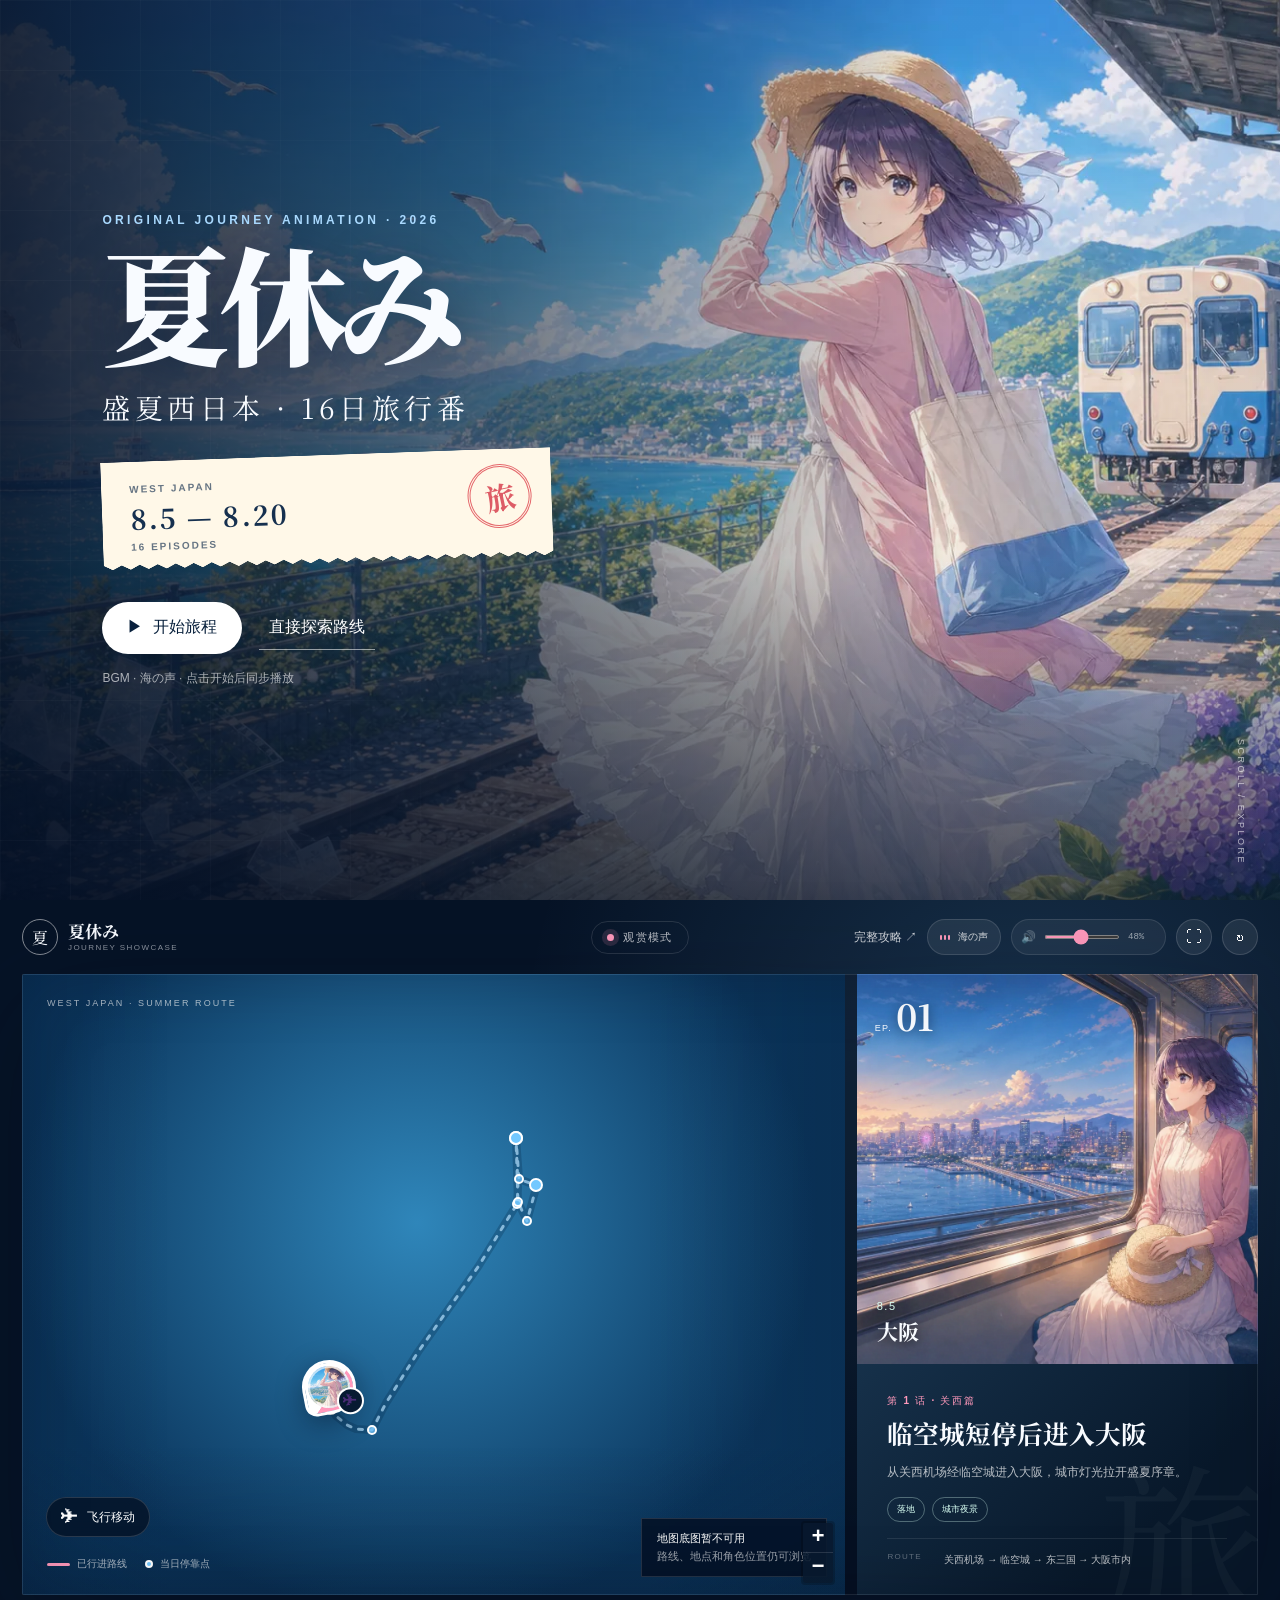
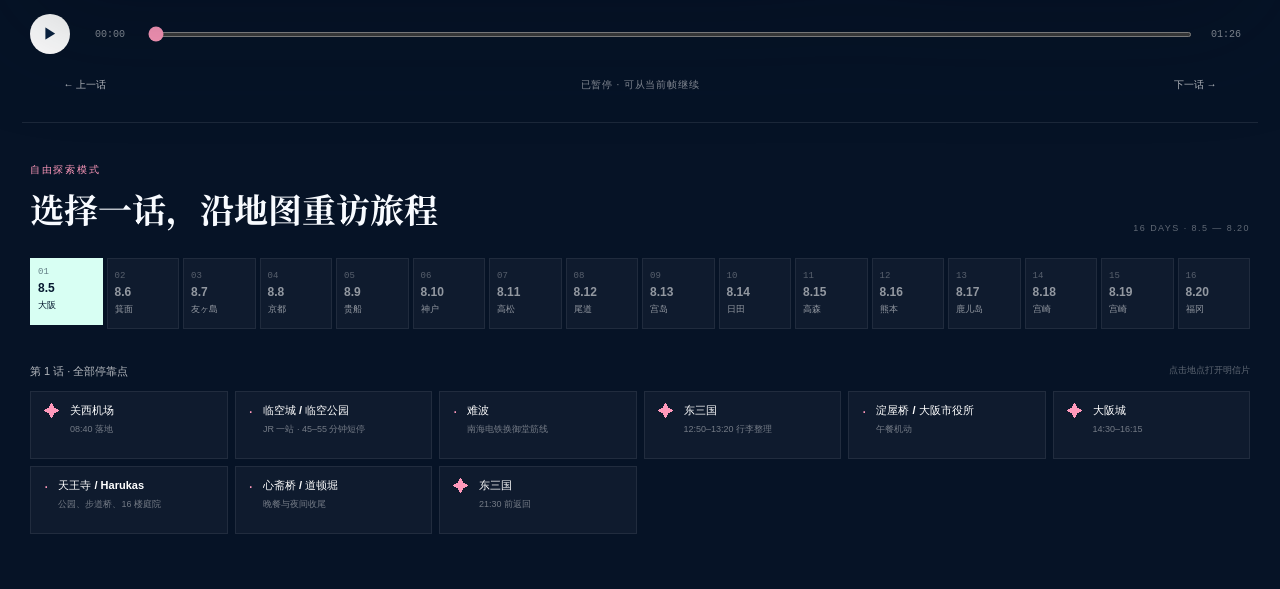
==== commit b69a2622: "Add files via upload" ====
--- a/index.html
+++ b/index.html
@@ -6,8 +6,8 @@
     <meta name="theme-color" content="#071b38" />
     <meta name="description" content="夏休み：16日西日本旅行番互动地图" />
     <title>夏休み · Journey Showcase</title>
-    <script type="module" crossorigin src="./showcase-assets/runtime/index-B8HaoFbG.js"></script>
-    <link rel="stylesheet" crossorigin href="./showcase-assets/runtime/index-Dk_WKadq.css">
+    <script type="module" crossorigin src="./showcase-assets/runtime/index-CoywBzvw.js"></script>
+    <link rel="stylesheet" crossorigin href="./showcase-assets/runtime/index-DlEUjaqR.css">
   </head>
   <body>
     <div id="app"></div>
--- a/showcase-assets/runtime/index-DlEUjaqR.css
+++ b/showcase-assets/runtime/index-DlEUjaqR.css
@@ -0,0 +1 @@
+@import"https://fonts.googleapis.com/css2?family=Noto+Serif+SC:wght@500;700;900&family=Zen+Kurenaido&display=swap";@property --chapter-accent{syntax: "<color>"; inherits: true; initial-value: #73c8ff;}@property --chapter-warm{syntax: "<color>"; inherits: true; initial-value: #ff99bb;}@property --chapter-soft{syntax: "<color>"; inherits: true; initial-value: #d8fff3;}:root{font-family:Inter,Noto Sans SC,Microsoft YaHei,sans-serif;color:#f8fbff;background:#061326;font-synthesis:none;--chapter-accent: #73c8ff;--chapter-warm: #ff99bb;--chapter-soft: #d8fff3;transition:--chapter-accent .9s ease,--chapter-warm .9s ease,--chapter-soft .9s ease}*{box-sizing:border-box}html{scroll-behavior:smooth;background:#061326}body{margin:0;min-width:320px;background:#061326;color:#f8fbff;overflow-x:hidden}button,input{font:inherit}button,a{-webkit-tap-highlight-color:transparent}button:focus-visible,a:focus-visible,input:focus-visible{outline:3px solid #fff;outline-offset:3px}.showcase{min-height:100vh;background:radial-gradient(circle at 78% 7%,rgba(47,116,188,.28),transparent 32%),#061326}.opening{position:relative;min-height:100svh;overflow:hidden;display:grid;align-items:center;isolation:isolate;transform-origin:top center}.opening-hero{position:absolute;inset:0;width:100%;height:100%;object-fit:cover;z-index:-3}.opening-shade{position:absolute;inset:0;z-index:-2;background:linear-gradient(90deg,#030f24e6,#05142a91 39%,#0510210d 74%),linear-gradient(0deg,rgba(3,13,28,.68),transparent 38%)}.opening:before{content:"";position:absolute;inset:0;z-index:-1;pointer-events:none;background-image:linear-gradient(rgba(255,255,255,.025) 1px,transparent 1px),linear-gradient(90deg,rgba(255,255,255,.025) 1px,transparent 1px);background-size:70px 70px;mask-image:linear-gradient(90deg,#000,transparent 70%)}.opening-copy{width:min(680px,calc(100% - 64px));margin-left:clamp(24px,8vw,150px);padding:70px 0}.eyebrow{margin:0 0 15px;color:#aadaff;font-size:12px;font-weight:800;letter-spacing:.28em}.opening h1{margin:0;font-family:"Noto Serif SC",serif;font-size:clamp(66px,10vw,142px);font-weight:900;line-height:.93;letter-spacing:-.08em;text-shadow:0 12px 50px rgba(0,18,44,.46)}.opening-subtitle{margin:25px 0 28px;font-family:"Noto Serif SC",serif;font-size:clamp(19px,2.2vw,28px);letter-spacing:.16em}.ticket{position:relative;width:min(450px,100%);min-height:112px;padding:22px 88px 20px 28px;display:grid;gap:3px;color:#16304f;background:#fff8e8;background-image:radial-gradient(circle at 0 50%,transparent 9px,#fff8e8 10px),radial-gradient(circle at 100% 50%,transparent 9px,#fff8e8 10px);box-shadow:0 14px 50px #010d1f59;transform:rotate(-2deg);clip-path:polygon(0 0,100% 0,100% 92%,98% 96%,96% 92%,94% 96%,92% 92%,90% 96%,88% 92%,86% 96%,84% 92%,82% 96%,80% 92%,78% 96%,76% 92%,74% 96%,72% 92%,70% 96%,68% 92%,66% 96%,64% 92%,62% 96%,60% 92%,58% 96%,56% 92%,54% 96%,52% 92%,50% 96%,48% 92%,46% 96%,44% 92%,42% 96%,40% 92%,38% 96%,36% 92%,34% 96%,32% 92%,30% 96%,28% 92%,26% 96%,24% 92%,22% 96%,20% 92%,18% 96%,16% 92%,14% 96%,12% 92%,10% 96%,8% 92%,6% 96%,4% 92%,2% 96%,0 92%)}.ticket span,.ticket i{font-size:10px;letter-spacing:.2em;font-style:normal;font-weight:800;opacity:.66}.ticket strong{font-family:"Noto Serif SC",serif;font-size:27px;letter-spacing:.08em}.stamp{position:absolute;right:20px;top:15px;width:64px;height:64px;display:grid;place-items:center;border:3px double #e04f57;border-radius:50%;color:#d8414f;font-family:"Noto Serif SC",serif;font-size:30px;transform:rotate(-10deg);opacity:.85}.opening-actions{display:flex;gap:17px;align-items:center;margin-top:35px;flex-wrap:wrap}.primary-action,.secondary-action,.text-action,.small-button,.icon-button,.header-link{border:0;cursor:pointer;text-decoration:none}.primary-action{min-height:52px;padding:0 25px;display:inline-flex;align-items:center;justify-content:center;gap:10px;color:#08203c;background:#fff;border-radius:999px;font-weight:800;box-shadow:0 12px 35px #00102a4d}.primary-action:hover{transform:translateY(-2px)}.text-action{min-height:44px;padding:0 10px;color:#fff;background:transparent;border-bottom:1px solid rgba(255,255,255,.55)}.sound-note{margin:16px 0 0;color:#ffffffa3;font-size:12px}.opening-scroll{position:absolute;right:34px;bottom:35px;color:#ffffffa6;font-size:9px;letter-spacing:.28em;writing-mode:vertical-rl}.journey-stage{min-height:100vh;padding:0 22px 55px;background:radial-gradient(circle at 80% 12%,color-mix(in srgb,var(--chapter-accent) 17%,transparent),transparent 33%),#061326;transition:background .9s ease}.stage-header{height:74px;display:grid;grid-template-columns:1fr auto 1fr;align-items:center;max-width:1700px;margin:0 auto}.brand{display:flex;align-items:center;gap:10px}.brand-mark{width:36px;height:36px;display:grid;place-items:center;border:1px solid rgba(255,255,255,.5);border-radius:50%;font-family:"Noto Serif SC",serif}.brand div{display:grid;line-height:1}.brand strong{font-family:"Noto Serif SC",serif;font-size:17px}.brand small{margin-top:5px;font-size:8px;letter-spacing:.18em;opacity:.55}.mode-indicator{display:flex;align-items:center;gap:9px;padding:8px 15px;border:1px solid rgba(255,255,255,.12);border-radius:999px;color:#ffffffbf;font-size:11px;letter-spacing:.12em}.mode-dot{width:7px;height:7px;border-radius:50%;background:var(--chapter-warm);box-shadow:0 0 0 5px color-mix(in srgb,var(--chapter-warm) 14%,transparent)}.is-playing .mode-dot{animation:signal 1.6s infinite}@keyframes signal{50%{box-shadow:0 0 0 9px transparent}}.header-actions{display:flex;justify-content:flex-end;align-items:center;gap:10px}.header-link{color:#fffc;font-size:12px}.icon-button{width:36px;height:36px;color:#fff;background:#ffffff14;border:1px solid rgba(255,255,255,.14);border-radius:50%}.icon-button,.sound-button{transition:transform .18s ease,background .18s ease,border-color .18s ease}.icon-button:hover,.sound-button:hover{transform:translateY(-2px);background:#ffffff24;border-color:#ffffff47}.sound-button{min-height:36px;padding:0 12px;display:inline-flex;align-items:center;gap:8px;color:#ffffffd1;background:#ffffff12;border:1px solid rgba(255,255,255,.13);border-radius:999px;cursor:pointer;font-size:10px}.sound-button:not(.is-on){opacity:.58}.volume-control{min-height:36px;padding:0 9px;display:inline-flex;align-items:center;gap:6px;color:#ffffffb8;background:#ffffff0e;border:1px solid rgba(255,255,255,.11);border-radius:999px}.volume-control>span{font-size:12px}.volume-control input{width:76px;height:4px;accent-color:var(--chapter-warm);cursor:pointer}.volume-control output{min-width:28px;color:#ffffff94;font:9px ui-monospace,SFMono-Regular,Consolas,monospace}.equalizer{height:15px;display:inline-flex;align-items:center;gap:2px}.equalizer i{width:2px;height:5px;display:block;background:var(--chapter-warm);border-radius:2px;transform-origin:center}.is-playing .sound-button.is-on .equalizer i{animation:equalize .78s ease-in-out infinite alternate}.is-playing .sound-button.is-on .equalizer i:nth-child(2){animation-delay:-.32s}.is-playing .sound-button.is-on .equalizer i:nth-child(3){animation-delay:-.56s}@keyframes equalize{0%{transform:scaleY(.55)}55%{transform:scaleY(2.4)}to{transform:scaleY(1.1)}}.stage-grid{position:relative;height:min(69vh,760px);min-height:540px;display:grid;grid-template-columns:minmax(0,2.05fr) minmax(350px,1fr);gap:12px;max-width:1700px;margin:0 auto;filter:drop-shadow(0 28px 55px rgba(0,9,24,.26))}.stage-grid:after{content:"";position:absolute;inset:0;z-index:900;pointer-events:none;border:1px solid rgba(255,255,255,.09);box-shadow:inset 0 0 70px #00071333}.map-panel,.story-panel{position:relative;min-width:0;overflow:hidden;background:#0a1c31}.map-panel{border-radius:3px 0 0 3px}#journey-map{width:100%;height:100%;background:radial-gradient(circle at 48% 40%,#2f86ba,#0b355c 70%)}#journey-map:after{content:"";position:absolute;inset:0;z-index:500;pointer-events:none;background:linear-gradient(90deg,rgba(4,16,33,.11),transparent 18%,transparent 76%,rgba(4,16,33,.14)),linear-gradient(0deg,rgba(4,16,33,.18),transparent 24%)}.leaflet-tile-pane{filter:saturate(.96) contrast(1.04) brightness(.9)}.leaflet-control-zoom a{color:#fff!important;background:#08192ee0!important;border-color:#ffffff21!important}.leaflet-tooltip{color:#17304f;background:#fffaf0;border:none;box-shadow:0 6px 20px #00000038;font-size:11px;font-weight:700}.traveler-marker-shell{background:transparent;border:0}.traveler-marker{position:relative;width:54px;height:54px;display:grid;place-items:center;border-radius:50% 50% 50% 12px;color:#4a2c77;background:linear-gradient(135deg,#fff 0 57%,var(--chapter-warm) 58%);border:3px solid #fff;box-shadow:0 8px 28px #010a196b;transform:rotate(-11deg)}.traveler-avatar{width:42px;height:42px;border-radius:50%;background-image:var(--traveler-avatar);background-size:285%;background-position:67% 20%;box-shadow:inset 0 0 0 2px #ffffffa6;transform:rotate(11deg)}.traveler-mode{position:absolute;right:-8px;bottom:-7px;width:27px;height:27px;display:grid;place-items:center;border-radius:50%;background:#071a32;border:2px solid #fff;font-size:14px;transform:rotate(11deg)}.map-film-label{position:absolute;left:25px;top:24px;z-index:600;font-size:9px;letter-spacing:.23em;color:#ffffffa8}.transport-chip{position:absolute;left:24px;bottom:58px;z-index:600;display:flex;align-items:center;gap:9px;padding:9px 14px;color:#fff;background:#041226c7;border:1px solid rgba(255,255,255,.15);border-radius:999px;backdrop-filter:blur(12px);font-size:12px}.transport-chip span:first-child{font-size:17px}.map-legend{position:absolute;left:25px;bottom:24px;z-index:600;display:flex;gap:18px;font-size:10px;color:#ffffffa6}.map-legend span{display:flex;align-items:center;gap:7px}.map-legend i{width:23px;height:3px;background:var(--chapter-warm);border-radius:5px}.map-legend b{width:8px;height:8px;background:var(--chapter-accent);border:2px solid #fff;border-radius:50%}.map-no-tiles{position:absolute;inset:auto 18px 18px auto;z-index:650;display:none;padding:12px 15px;color:#fff;background:#041226e0;border:1px solid rgba(255,255,255,.13)}.map-no-tiles strong,.map-no-tiles span{display:block;font-size:11px}.map-no-tiles span{margin-top:3px;opacity:.6}.map-fallback+.map-no-tiles{display:block}.story-panel{display:grid;grid-template-rows:minmax(0,1.38fr) minmax(230px,.82fr);border-radius:0 3px 3px 0;background:#0a1b30}.art-frame{position:relative;min-height:0;overflow:hidden;background:#17314d}.art-frame>img{position:absolute;inset:0;width:100%;height:100%;object-fit:cover;will-change:transform,clip-path,opacity,filter}.chapter-art-previous{z-index:0}#chapter-art{z-index:1}.chapter-wipe{position:absolute;inset:-15% auto -15% -14%;z-index:2;width:22%;opacity:0;pointer-events:none;background:linear-gradient(90deg,transparent,color-mix(in srgb,var(--chapter-soft) 25%,transparent) 38%,rgba(255,255,255,.78) 52%,color-mix(in srgb,var(--chapter-warm) 34%,transparent) 68%,transparent);filter:blur(12px);transform:skew(-8deg);mix-blend-mode:screen}#journey-particles,.film-grain{position:absolute;inset:0;width:100%;height:100%;pointer-events:none}#journey-particles{z-index:3}.film-grain{z-index:4}.film-grain{opacity:.17;mix-blend-mode:soft-light;background-image:url("data:image/svg+xml,%3Csvg viewBox='0 0 180 180' xmlns='http://www.w3.org/2000/svg'%3E%3Cfilter id='n'%3E%3CfeTurbulence type='fractalNoise' baseFrequency='.9' numOctaves='2' stitchTiles='stitch'/%3E%3C/filter%3E%3Crect width='100%25' height='100%25' filter='url(%23n)' opacity='.45'/%3E%3C/svg%3E")}.episode-number{position:absolute;left:18px;top:16px;z-index:5;display:flex;align-items:baseline;gap:4px;text-shadow:0 2px 12px rgba(0,0,0,.5)}.episode-number span{font-size:9px;letter-spacing:.15em}.episode-number strong{font-family:"Noto Serif SC",serif;font-size:36px}.art-caption{position:absolute;left:20px;bottom:18px;z-index:5;display:grid;text-shadow:0 2px 12px rgba(0,0,0,.7)}.art-caption span{color:var(--chapter-soft);font-size:11px;letter-spacing:.14em}.art-caption strong{margin-top:4px;font-family:"Noto Serif SC",serif;font-size:21px}.chapter-copy{position:relative;min-height:0;padding:clamp(21px,2.4vw,38px);overflow:hidden;background:linear-gradient(135deg,color-mix(in srgb,var(--chapter-accent) 13%,#081a2f),#08182a 72%)}.chapter-copy:after{content:"旅";position:absolute;right:-10px;bottom:-62px;color:#ffffff09;font-family:"Noto Serif SC",serif;font-size:170px;pointer-events:none}.chapter-kicker{margin:0 0 9px;color:var(--chapter-warm);font-size:10px;font-weight:800;letter-spacing:.17em}.chapter-copy h2{margin:0;max-width:13em;font-family:"Noto Serif SC",serif;font-size:clamp(20px,2vw,29px);line-height:1.28}.chapter-copy>p:not(.chapter-kicker){margin:12px 0 0;color:#ffffffb3;font-size:12px;line-height:1.75}.tag-row{display:flex;gap:7px;margin-top:14px;flex-wrap:wrap}.tag-row span{padding:5px 9px;color:var(--chapter-soft);border:1px solid color-mix(in srgb,var(--chapter-soft) 32%,transparent);border-radius:999px;font-size:9px}.route-line{display:grid;grid-template-columns:45px 1fr;gap:12px;align-items:start;margin-top:16px;padding-top:13px;border-top:1px solid rgba(255,255,255,.09)}.route-line span{color:#ffffff59;font-size:8px;letter-spacing:.16em}.route-line p{margin:0;color:#ffffffbd;font-size:10px;line-height:1.5}.player{max-width:1700px;margin:0 auto;padding:19px 8px 17px;border-bottom:1px solid rgba(255,255,255,.09)}.player-main{display:grid;grid-template-columns:44px 48px minmax(0,1fr) 48px;gap:12px;align-items:center}.play-button{width:40px;height:40px;padding:0;color:#09213f;background:#fff;border:0;border-radius:50%;cursor:pointer;font-size:15px;font-weight:900}.timecode{color:#ffffff80;font:10px ui-monospace,SFMono-Regular,Consolas,monospace;text-align:center}.progress{width:100%;height:5px;accent-color:var(--chapter-warm);cursor:pointer}.player-secondary{display:grid;grid-template-columns:110px 1fr 110px;gap:12px;align-items:center;margin-top:11px}.player-secondary p{margin:0;color:#ffffff80;font-size:10px;letter-spacing:.08em;text-align:center}.small-button{min-height:40px;padding:6px 10px;color:#ffffffb8;background:transparent;font-size:10px}.explorer{max-width:1700px;margin:0 auto;padding:40px 8px 0}.explorer-heading{display:flex;align-items:flex-end;justify-content:space-between;gap:20px}.explorer-heading p{margin:0 0 7px;color:var(--chapter-warm);font-size:10px;font-weight:800;letter-spacing:.17em}.explorer-heading h2{margin:0;font-family:"Noto Serif SC",serif;font-size:clamp(20px,3vw,34px)}.explorer-heading>span{color:#ffffff5c;font-size:9px;letter-spacing:.16em}.chapter-rail{display:grid;grid-template-columns:repeat(16,minmax(64px,1fr));gap:4px;margin-top:25px;overflow-x:auto;scrollbar-color:rgba(255,255,255,.18) transparent;padding-bottom:8px}.chapter-tab{min-width:64px;padding:12px 7px;display:grid;gap:4px;color:#ffffff8c;background:#ffffff09;border:1px solid rgba(255,255,255,.07);cursor:pointer;text-align:left;transition:.18s ease}.chapter-tab:hover{background:#ffffff14}.chapter-tab.active{color:#071a30;background:var(--chapter-soft);border-color:var(--chapter-soft);transform:translateY(-4px)}.chapter-tab span{font:9px ui-monospace,monospace;opacity:.55}.chapter-tab strong{font-size:12px}.chapter-tab small{overflow:hidden;font-size:9px;text-overflow:ellipsis;white-space:nowrap}.stop-heading{display:flex;justify-content:space-between;margin-top:27px;color:#ffffffb3;font-size:11px}.stop-heading small{color:#ffffff5c}.stop-rail{display:grid;grid-template-columns:repeat(auto-fit,minmax(190px,1fr));gap:7px;margin-top:12px}.stop-card{min-height:68px;padding:11px 13px;display:flex;align-items:flex-start;gap:10px;color:#fff;background:#ffffff09;border:1px solid rgba(255,255,255,.075);cursor:pointer;text-align:left}.stop-card:hover{background:color-mix(in srgb,var(--chapter-accent) 13%,transparent);border-color:color-mix(in srgb,var(--chapter-accent) 38%,transparent)}.stop-card i{color:var(--chapter-warm);font-style:normal}.stop-card span{min-width:0;display:grid;gap:5px}.stop-card strong{overflow:hidden;font-size:11px;text-overflow:ellipsis;white-space:nowrap}.stop-card small{color:#ffffff6b;font-size:9px;line-height:1.35}.ending{position:fixed;inset:0;z-index:2000;display:grid;place-items:center;opacity:0;visibility:hidden;pointer-events:none;transition:opacity .5s ease,visibility .5s}.ending.visible{opacity:1;visibility:visible;pointer-events:auto}.ending>img,.ending-shade{position:absolute;inset:0;width:100%;height:100%;object-fit:cover}.ending-shade{background:linear-gradient(0deg,#020c1be3,#040e1e26 70%),linear-gradient(90deg,rgba(2,12,27,.35),transparent)}.ending-copy{position:relative;max-width:760px;padding:30px;text-align:center;text-shadow:0 4px 25px rgba(0,0,0,.55)}.ending-copy>p{color:#ffd39a;font-size:11px;letter-spacing:.28em}.ending-copy h2{margin:10px 0;font-family:"Noto Serif SC",serif;font-size:clamp(44px,8vw,94px);line-height:1.08}.ending-copy>span{color:#ffffffbf;font-family:"Noto Serif SC",serif}.ending-copy>div{display:flex;justify-content:center;gap:12px;margin-top:27px}.secondary-action{min-height:52px;padding:0 22px;color:#fff;background:#04112585;border:1px solid rgba(255,255,255,.35);border-radius:999px;backdrop-filter:blur(10px)}.ending-copy .secondary-action{display:inline-flex;align-items:center;justify-content:center}.postcard{width:min(760px,calc(100% - 30px));max-height:min(720px,calc(100vh - 30px));padding:0;color:#15304f;background:#fff9e9;border:0;box-shadow:0 30px 100px #0000008c;transform:rotate(-.7deg)}.postcard::backdrop{background:#010a19c2;backdrop-filter:blur(7px)}.postcard-close{position:absolute;right:13px;top:12px;z-index:3;width:36px;height:36px;color:#17304e;background:#ffffffdb;border:0;border-radius:50%;cursor:pointer;font-size:24px}.postcard-image{position:relative;height:min(43vh,390px);overflow:hidden}.postcard-image img{width:100%;height:100%;object-fit:cover}.postcard-image span{position:absolute;left:18px;bottom:15px;padding:7px 10px;color:#fff;background:#071931c7;font:10px ui-monospace,monospace;letter-spacing:.12em}.postcard-copy{position:relative;padding:25px 30px 32px;background-image:linear-gradient(rgba(28,74,112,.08) 1px,transparent 1px);background-size:100% 27px}.postcard-copy:after{content:"旅";position:absolute;right:28px;top:20px;width:70px;height:70px;display:grid;place-items:center;color:#d3444db3;border:3px double rgba(211,68,77,.55);border-radius:50%;font-family:"Noto Serif SC",serif;font-size:30px;transform:rotate(-12deg)}.postcard-copy>p:first-child{margin:0;color:#4b77a1;font-size:10px;letter-spacing:.18em}.postcard-copy h2{margin:8px 90px 5px 0;font-family:"Noto Serif SC",serif;font-size:29px}.postcard-copy strong{font-size:12px}.postcard-copy>p:last-child{margin:17px 0 0;color:#3d5871;font-size:12px;line-height:1.8}.fatal{min-height:100vh;display:grid;place-content:center;gap:12px;padding:30px;text-align:center}.fatal strong{font-family:"Noto Serif SC",serif;font-size:30px}.fatal a{color:#9ddfff}@media(max-width:1050px){.stage-grid{height:auto;min-height:0;grid-template-columns:1.45fr 1fr}.story-panel{grid-template-rows:350px auto}.chapter-copy{min-height:285px}}@media(max-width:760px){.opening{min-height:860px;align-items:end}.opening-hero{object-position:63% center}.opening-shade{background:linear-gradient(0deg,#030f22f5,#030f22c2 42%,#030f220d 77%)}.opening-copy{width:calc(100% - 36px);margin:0 18px;padding:260px 0 60px}.opening h1{font-size:clamp(62px,22vw,100px)}.ticket{min-height:104px;padding-right:80px}.opening-scroll{display:none}.journey-stage{padding:0 10px 42px}.stage-header{height:65px;grid-template-columns:1fr auto}.mode-indicator,.header-link{display:none}.sound-button{padding-inline:10px}.volume-control input{width:62px}.volume-control output{display:none}.stage-grid{display:flex;flex-direction:column;gap:8px}.map-panel{height:56vh;min-height:380px;border-radius:3px;order:1}.story-panel{display:contents}.art-frame{height:54vw;min-height:240px;max-height:420px;border-radius:3px;order:2}.chapter-copy{min-height:0;border-radius:3px;order:3;padding:24px 20px}.player-main{grid-template-columns:40px 42px minmax(0,1fr) 42px;gap:6px}.player-secondary{grid-template-columns:84px 1fr 84px}.explorer{padding-top:30px}.explorer-heading{align-items:flex-start}.explorer-heading>span{display:none}.chapter-rail{grid-template-columns:repeat(16,66px)}.stop-rail{grid-template-columns:repeat(2,minmax(0,1fr))}.stop-card{min-width:0}.ending-copy h2{font-size:clamp(44px,16vw,72px)}}@media(max-width:420px){.opening{min-height:780px}.opening-copy{padding-top:220px}.opening-subtitle{font-size:17px;letter-spacing:.08em}.ticket strong{font-size:22px}.primary-action,.text-action{width:100%}.stage-header{padding:0 4px}.sound-button{width:36px;padding:0;justify-content:center}.sound-button>span:last-child,.fullscreen-button{display:none}.volume-control{padding-inline:7px}.volume-control input{width:48px}.map-panel{min-height:340px}.map-legend{display:none}.transport-chip{bottom:18px}.chapter-copy h2{font-size:21px}.player{padding-inline:1px}.player-secondary p{display:none}.player-secondary{grid-template-columns:1fr 1fr}.stop-heading small{display:none}.stop-rail{grid-template-columns:1fr}.postcard-copy{padding-inline:20px}.postcard-copy h2{font-size:23px}.ending-copy>div{flex-direction:column}}@media(prefers-reduced-motion:reduce){*,*:before,*:after{scroll-behavior:auto!important;animation-duration:.01ms!important;animation-iteration-count:1!important;transition-duration:.01ms!important}.art-frame>img{transform:none!important;clip-path:none!important}}.leaflet-pane,.leaflet-tile,.leaflet-marker-icon,.leaflet-marker-shadow,.leaflet-tile-container,.leaflet-pane>svg,.leaflet-pane>canvas,.leaflet-zoom-box,.leaflet-image-layer,.leaflet-layer{position:absolute;left:0;top:0}.leaflet-container{overflow:hidden}.leaflet-tile,.leaflet-marker-icon,.leaflet-marker-shadow{-webkit-user-select:none;-moz-user-select:none;user-select:none;-webkit-user-drag:none}.leaflet-tile::selection{background:transparent}.leaflet-safari .leaflet-tile{image-rendering:-webkit-optimize-contrast}.leaflet-safari .leaflet-tile-container{width:1600px;height:1600px;-webkit-transform-origin:0 0}.leaflet-marker-icon,.leaflet-marker-shadow{display:block}.leaflet-container .leaflet-overlay-pane svg{max-width:none!important;max-height:none!important}.leaflet-container .leaflet-marker-pane img,.leaflet-container .leaflet-shadow-pane img,.leaflet-container .leaflet-tile-pane img,.leaflet-container img.leaflet-image-layer,.leaflet-container .leaflet-tile{max-width:none!important;max-height:none!important;width:auto;padding:0}.leaflet-container img.leaflet-tile{mix-blend-mode:plus-lighter}.leaflet-container.leaflet-touch-zoom{-ms-touch-action:pan-x pan-y;touch-action:pan-x pan-y}.leaflet-container.leaflet-touch-drag{-ms-touch-action:pinch-zoom;touch-action:none;touch-action:pinch-zoom}.leaflet-container.leaflet-touch-drag.leaflet-touch-zoom{-ms-touch-action:none;touch-action:none}.leaflet-container{-webkit-tap-highlight-color:transparent}.leaflet-container a{-webkit-tap-highlight-color:rgba(51,181,229,.4)}.leaflet-tile{filter:inherit;visibility:hidden}.leaflet-tile-loaded{visibility:inherit}.leaflet-zoom-box{width:0;height:0;-moz-box-sizing:border-box;box-sizing:border-box;z-index:800}.leaflet-overlay-pane svg{-moz-user-select:none}.leaflet-pane{z-index:400}.leaflet-tile-pane{z-index:200}.leaflet-overlay-pane{z-index:400}.leaflet-shadow-pane{z-index:500}.leaflet-marker-pane{z-index:600}.leaflet-tooltip-pane{z-index:650}.leaflet-popup-pane{z-index:700}.leaflet-map-pane canvas{z-index:100}.leaflet-map-pane svg{z-index:200}.leaflet-vml-shape{width:1px;height:1px}.lvml{behavior:url(#default#VML);display:inline-block;position:absolute}.leaflet-control{position:relative;z-index:800;pointer-events:visiblePainted;pointer-events:auto}.leaflet-top,.leaflet-bottom{position:absolute;z-index:1000;pointer-events:none}.leaflet-top{top:0}.leaflet-right{right:0}.leaflet-bottom{bottom:0}.leaflet-left{left:0}.leaflet-control{float:left;clear:both}.leaflet-right .leaflet-control{float:right}.leaflet-top .leaflet-control{margin-top:10px}.leaflet-bottom .leaflet-control{margin-bottom:10px}.leaflet-left .leaflet-control{margin-left:10px}.leaflet-right .leaflet-control{margin-right:10px}.leaflet-fade-anim .leaflet-popup{opacity:0;-webkit-transition:opacity .2s linear;-moz-transition:opacity .2s linear;transition:opacity .2s linear}.leaflet-fade-anim .leaflet-map-pane .leaflet-popup{opacity:1}.leaflet-zoom-animated{-webkit-transform-origin:0 0;-ms-transform-origin:0 0;transform-origin:0 0}svg.leaflet-zoom-animated{will-change:transform}.leaflet-zoom-anim .leaflet-zoom-animated{-webkit-transition:-webkit-transform .25s cubic-bezier(0,0,.25,1);-moz-transition:-moz-transform .25s cubic-bezier(0,0,.25,1);transition:transform .25s cubic-bezier(0,0,.25,1)}.leaflet-zoom-anim .leaflet-tile,.leaflet-pan-anim .leaflet-tile{-webkit-transition:none;-moz-transition:none;transition:none}.leaflet-zoom-anim .leaflet-zoom-hide{visibility:hidden}.leaflet-interactive{cursor:pointer}.leaflet-grab{cursor:-webkit-grab;cursor:-moz-grab;cursor:grab}.leaflet-crosshair,.leaflet-crosshair .leaflet-interactive{cursor:crosshair}.leaflet-popup-pane,.leaflet-control{cursor:auto}.leaflet-dragging .leaflet-grab,.leaflet-dragging .leaflet-grab .leaflet-interactive,.leaflet-dragging .leaflet-marker-draggable{cursor:move;cursor:-webkit-grabbing;cursor:-moz-grabbing;cursor:grabbing}.leaflet-marker-icon,.leaflet-marker-shadow,.leaflet-image-layer,.leaflet-pane>svg path,.leaflet-tile-container{pointer-events:none}.leaflet-marker-icon.leaflet-interactive,.leaflet-image-layer.leaflet-interactive,.leaflet-pane>svg path.leaflet-interactive,svg.leaflet-image-layer.leaflet-interactive path{pointer-events:visiblePainted;pointer-events:auto}.leaflet-container{background:#ddd;outline-offset:1px}.leaflet-container a{color:#0078a8}.leaflet-zoom-box{border:2px dotted #38f;background:#ffffff80}.leaflet-container{font-family:Helvetica Neue,Arial,Helvetica,sans-serif;font-size:12px;font-size:.75rem;line-height:1.5}.leaflet-bar{box-shadow:0 1px 5px #000000a6;border-radius:4px}.leaflet-bar a{background-color:#fff;border-bottom:1px solid #ccc;width:26px;height:26px;line-height:26px;display:block;text-align:center;text-decoration:none;color:#000}.leaflet-bar a,.leaflet-control-layers-toggle{background-position:50% 50%;background-repeat:no-repeat;display:block}.leaflet-bar a:hover,.leaflet-bar a:focus{background-color:#f4f4f4}.leaflet-bar a:first-child{border-top-left-radius:4px;border-top-right-radius:4px}.leaflet-bar a:last-child{border-bottom-left-radius:4px;border-bottom-right-radius:4px;border-bottom:none}.leaflet-bar a.leaflet-disabled{cursor:default;background-color:#f4f4f4;color:#bbb}.leaflet-touch .leaflet-bar a{width:30px;height:30px;line-height:30px}.leaflet-touch .leaflet-bar a:first-child{border-top-left-radius:2px;border-top-right-radius:2px}.leaflet-touch .leaflet-bar a:last-child{border-bottom-left-radius:2px;border-bottom-right-radius:2px}.leaflet-control-zoom-in,.leaflet-control-zoom-out{font:700 18px Lucida Console,Monaco,monospace;text-indent:1px}.leaflet-touch .leaflet-control-zoom-in,.leaflet-touch .leaflet-control-zoom-out{font-size:22px}.leaflet-control-layers{box-shadow:0 1px 5px #0006;background:#fff;border-radius:5px}.leaflet-control-layers-toggle{background-image:url([data-uri]);width:36px;height:36px}.leaflet-retina .leaflet-control-layers-toggle{background-image:url([data-uri]);background-size:26px 26px}.leaflet-touch .leaflet-control-layers-toggle{width:44px;height:44px}.leaflet-control-layers .leaflet-control-layers-list,.leaflet-control-layers-expanded .leaflet-control-layers-toggle{display:none}.leaflet-control-layers-expanded .leaflet-control-layers-list{display:block;position:relative}.leaflet-control-layers-expanded{padding:6px 10px 6px 6px;color:#333;background:#fff}.leaflet-control-layers-scrollbar{overflow-y:scroll;overflow-x:hidden;padding-right:5px}.leaflet-control-layers-selector{margin-top:2px;position:relative;top:1px}.leaflet-control-layers label{display:block;font-size:13px;font-size:1.08333em}.leaflet-control-layers-separator{height:0;border-top:1px solid #ddd;margin:5px -10px 5px -6px}.leaflet-default-icon-path{background-image:url([data-uri])}.leaflet-container .leaflet-control-attribution{background:#fff;background:#fffc;margin:0}.leaflet-control-attribution,.leaflet-control-scale-line{padding:0 5px;color:#333;line-height:1.4}.leaflet-control-attribution a{text-decoration:none}.leaflet-control-attribution a:hover,.leaflet-control-attribution a:focus{text-decoration:underline}.leaflet-attribution-flag{display:inline!important;vertical-align:baseline!important;width:1em;height:.6669em}.leaflet-left .leaflet-control-scale{margin-left:5px}.leaflet-bottom .leaflet-control-scale{margin-bottom:5px}.leaflet-control-scale-line{border:2px solid #777;border-top:none;line-height:1.1;padding:2px 5px 1px;white-space:nowrap;-moz-box-sizing:border-box;box-sizing:border-box;background:#fffc;text-shadow:1px 1px #fff}.leaflet-control-scale-line:not(:first-child){border-top:2px solid #777;border-bottom:none;margin-top:-2px}.leaflet-control-scale-line:not(:first-child):not(:last-child){border-bottom:2px solid #777}.leaflet-touch .leaflet-control-attribution,.leaflet-touch .leaflet-control-layers,.leaflet-touch .leaflet-bar{box-shadow:none}.leaflet-touch .leaflet-control-layers,.leaflet-touch .leaflet-bar{border:2px solid rgba(0,0,0,.2);background-clip:padding-box}.leaflet-popup{position:absolute;text-align:center;margin-bottom:20px}.leaflet-popup-content-wrapper{padding:1px;text-align:left;border-radius:12px}.leaflet-popup-content{margin:13px 24px 13px 20px;line-height:1.3;font-size:13px;font-size:1.08333em;min-height:1px}.leaflet-popup-content p{margin:1.3em 0}.leaflet-popup-tip-container{width:40px;height:20px;position:absolute;left:50%;margin-top:-1px;margin-left:-20px;overflow:hidden;pointer-events:none}.leaflet-popup-tip{width:17px;height:17px;padding:1px;margin:-10px auto 0;pointer-events:auto;-webkit-transform:rotate(45deg);-moz-transform:rotate(45deg);-ms-transform:rotate(45deg);transform:rotate(45deg)}.leaflet-popup-content-wrapper,.leaflet-popup-tip{background:#fff;color:#333;box-shadow:0 3px 14px #0006}.leaflet-container a.leaflet-popup-close-button{position:absolute;top:0;right:0;border:none;text-align:center;width:24px;height:24px;font:16px/24px Tahoma,Verdana,sans-serif;color:#757575;text-decoration:none;background:transparent}.leaflet-container a.leaflet-popup-close-button:hover,.leaflet-container a.leaflet-popup-close-button:focus{color:#585858}.leaflet-popup-scrolled{overflow:auto}.leaflet-oldie .leaflet-popup-content-wrapper{-ms-zoom:1}.leaflet-oldie .leaflet-popup-tip{width:24px;margin:0 auto;-ms-filter:"progid:DXImageTransform.Microsoft.Matrix(M11=0.70710678, M12=0.70710678, M21=-0.70710678, M22=0.70710678)";filter:progid:DXImageTransform.Microsoft.Matrix(M11=.70710678,M12=.70710678,M21=-.70710678,M22=.70710678)}.leaflet-oldie .leaflet-control-zoom,.leaflet-oldie .leaflet-control-layers,.leaflet-oldie .leaflet-popup-content-wrapper,.leaflet-oldie .leaflet-popup-tip{border:1px solid #999}.leaflet-div-icon{background:#fff;border:1px solid #666}.leaflet-tooltip{position:absolute;padding:6px;background-color:#fff;border:1px solid #fff;border-radius:3px;color:#222;white-space:nowrap;-webkit-user-select:none;-moz-user-select:none;-ms-user-select:none;user-select:none;pointer-events:none;box-shadow:0 1px 3px #0006}.leaflet-tooltip.leaflet-interactive{cursor:pointer;pointer-events:auto}.leaflet-tooltip-top:before,.leaflet-tooltip-bottom:before,.leaflet-tooltip-left:before,.leaflet-tooltip-right:before{position:absolute;pointer-events:none;border:6px solid transparent;background:transparent;content:""}.leaflet-tooltip-bottom{margin-top:6px}.leaflet-tooltip-top{margin-top:-6px}.leaflet-tooltip-bottom:before,.leaflet-tooltip-top:before{left:50%;margin-left:-6px}.leaflet-tooltip-top:before{bottom:0;margin-bottom:-12px;border-top-color:#fff}.leaflet-tooltip-bottom:before{top:0;margin-top:-12px;margin-left:-6px;border-bottom-color:#fff}.leaflet-tooltip-left{margin-left:-6px}.leaflet-tooltip-right{margin-left:6px}.leaflet-tooltip-left:before,.leaflet-tooltip-right:before{top:50%;margin-top:-6px}.leaflet-tooltip-left:before{right:0;margin-right:-12px;border-left-color:#fff}.leaflet-tooltip-right:before{left:0;margin-left:-12px;border-right-color:#fff}@media print{.leaflet-control{-webkit-print-color-adjust:exact;print-color-adjust:exact}}
